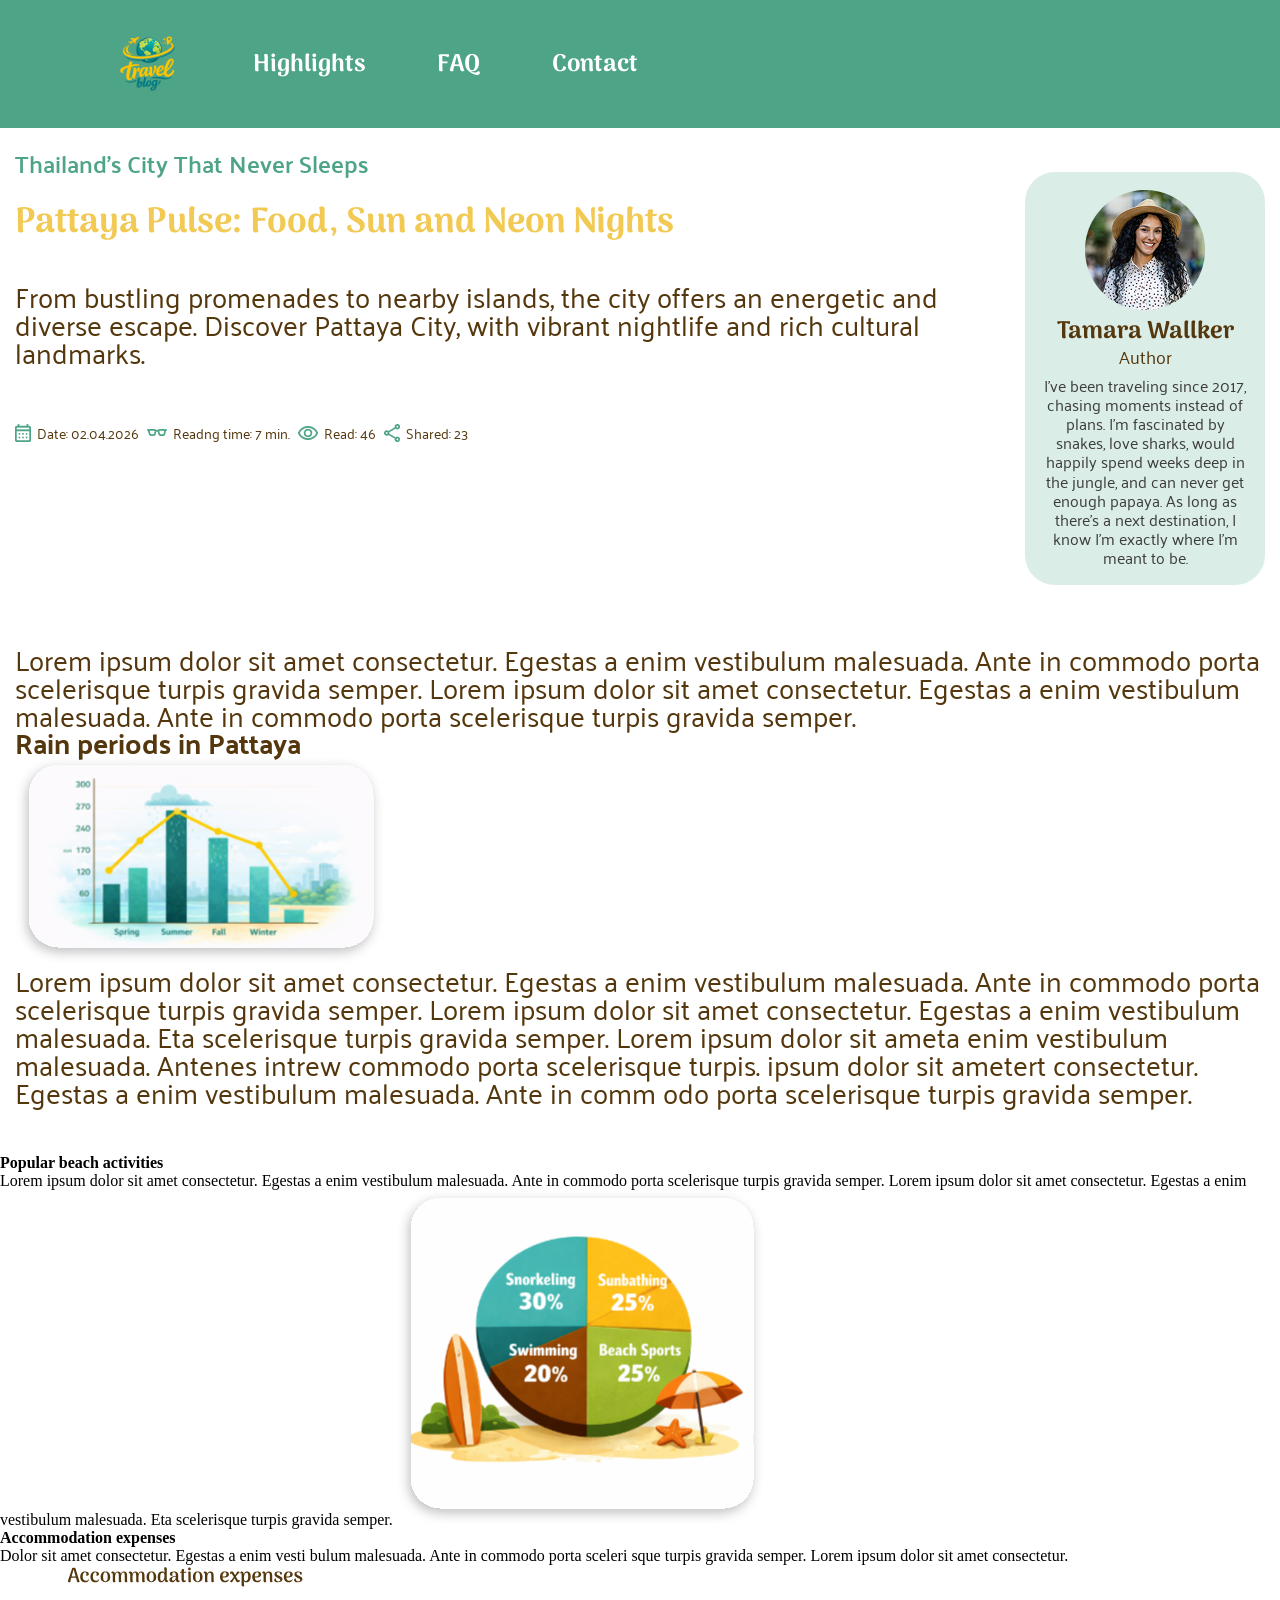
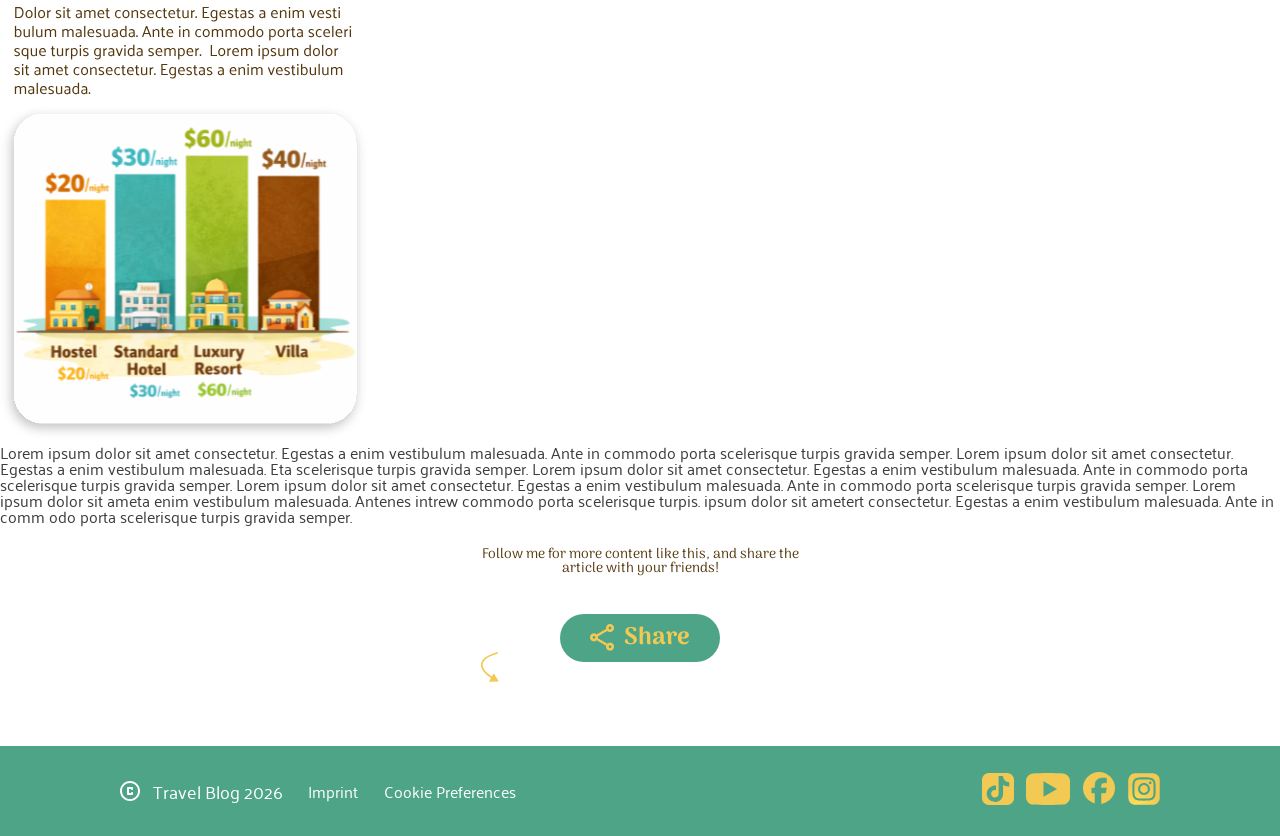
==== article-three.html @ be274855 "update page three and responsive page one" ====
<!doctype html>
<html lang="de">

<head>
    <link rel="stylesheet" href="./styles/carousel.css" />
    <link rel="stylesheet" href="./styles/variables.css" />
    <link rel="stylesheet" href="./styles/fonts.css" />
    <link rel="stylesheet" href="./styles/article-two.css" />
    <link rel="stylesheet" href="./styles/standard.css" />
    <link rel="stylesheet" href="./styles/style.css" />

    <meta charset="UTF-8" />
    <meta name="viewport" content="width=device-width, initial-scale=1.0" />
    <title>Travel blog Article 3</title>
</head>

<body>
    <header>
        <div id="header-content">
            <img src="./assets/icons/logo.svg" alt="travel blog logo" />
            <nav>
                <ul>
                    <a href="#highlights">Highlights</a>
                    <a href="#faq">FAQ</a>
                    <a href="#contact-form">Contact</a>
                </ul>
            </nav>
        </div>
    </header>
    <div id="mobile-nav-bar">
        <div>
            <a href=""><img src="./assets/icons/Home.svg" alt="home icon" /></a>
            <a href="#highlights"><img src="./assets/icons/rocket.svg" alt="rocket icon" /></a>
            <a href="#faq"><img src="./assets/icons/question-mark.svg" alt="question mark icon" /></a>
            <a href="#contact-form"><img src="./assets/icons/person_pin.svg" alt="person pin icon" /></a>
        </div>
    </div>
    <main>
        <div class="container">
            <section class="hero-section">
                <div class="hero-content">
                    <h2 class="article-subtitle-font">
                        Thailand’s City That Never Sleeps
                    </h2>
                    <h1 class="article-title-font">
                        Pattaya Pulse:
                        Food, Sun and Neon Nights
                    </h1>
                    <p class="hero-intro-text">
                        From bustling promenades to nearby islands, the city offers an energetic and diverse escape.
                        Discover Pattaya City, with vibrant nightlife and rich cultural landmarks.
                    </p>
                    <div class="hero-meta">
                        <div class="meta-item">
                            <img class="meta-calendar-icon" src="./assets/icons/calendar_month.png"
                                alt="calendar icon" />
                            <span>Date: 02.04.2026</span>
                        </div>
                        <div class="meta-item">
                            <img class="meta-eyeglasses-icon" src="./assets/icons/eyeglasses_2.png"
                                alt="eyeglasses icon" />
                            <span>Readng time: 7 min.</span>
                        </div>
                        <div class="meta-item">
                            <img class="meta-visibility-icon" src="./assets/icons/visibility.png"
                                alt="visibility icon" />
                            <span>Read: 46</span>
                        </div>
                        <div class="meta-item">
                            <img class="meta-share-icon" src="./assets/icons/share.png" alt="share icon" />
                            <span>Shared: 23</span>
                        </div>
                    </div>
                </div>
                <div class="hero-author-box">
                    <div class="author-card">
                        <img src="./assets/images/Author.png" alt="author profile image" />
                        <h2 class="author-card-name">Tamara Wallker</h2>
                        <p class="author-card-role">Author</p>
                        <p>
                            I’ve been traveling since 2017, chasing moments instead of
                            plans. I’m fascinated by snakes, love sharks, would happily
                            spend weeks deep in the jungle, and can never get enough papaya.
                            As long as there’s a next destination, I know I’m exactly where
                            I’m meant to be.
                        </p>
                    </div>
                </div>
            </section>
        </div>
        <div class="container">
            <section class="article-graph1-section hero-intro-text">
                <div class="article-text-top">
                    <span>Lorem ipsum dolor sit amet consectetur. Egestas a enim vestibulum malesuada. Ante in commodo
                        porta scelerisque turpis gravida semper. Lorem ipsum dolor sit amet consectetur. Egestas a enim
                        vestibulum malesuada. Ante in commodo porta scelerisque turpis gravida semper.</span>
                </div>
                <div class="hero-graph">
                    <h3>Rain periods in Pattaya</h2>
                        <img src="./assets/images/graph_ Rain periods.svg" alt="Rain perios in Pattaya Graphik" />
                </div>
                <div class="article-text-bottom">
                    <span>Lorem ipsum dolor sit amet consectetur. Egestas a enim vestibulum malesuada. Ante in commodo
                        porta scelerisque turpis gravida semper. Lorem ipsum dolor sit amet consectetur. Egestas a enim
                        vestibulum malesuada. Eta scelerisque turpis gravida semper. Lorem ipsum dolor sit ameta enim
                        vestibulum malesuada. Antenes intrew commodo porta scelerisque turpis. ipsum dolor sit ametert
                        consectetur. Egestas a enim vestibulum malesuada. Ante in comm odo porta scelerisque turpis
                        gravida semper. </span>
                </div>
            </section>
        </div>
        <section article-graph2-section>
            <div class="graph2-wrapper">
                <div class="graph1">
                    <h3>Popular beach activities</h3>
                    <span>Lorem ipsum dolor sit amet consectetur. Egestas a enim vestibulum malesuada. Ante in commodo
                        porta scelerisque turpis gravida semper. Lorem ipsum dolor sit amet consectetur. Egestas a enim
                        vestibulum malesuada. Eta scelerisque turpis gravida semper. </span>
                    <img src="./assets/images/graph2-art3.svg">
                </div>
                <div class="graph2">
                    <h3>Accommodation expenses</h3>
                    <span>Dolor sit amet consectetur. Egestas a enim vesti bulum malesuada. Ante in commodo porta
                        sceleri sque turpis gravida semper. Lorem ipsum dolor sit amet consectetur.
                    </span>
                    <img src="./assets/images/graph3-art3.svg">
                </div>
                <div>
                    <p>Lorem ipsum dolor sit amet consectetur. Egestas a enim vestibulum malesuada. Ante in commodo
                        porta scelerisque turpis gravida semper. Lorem ipsum dolor sit amet consectetur. Egestas a enim
                        vestibulum malesuada. Eta scelerisque turpis gravida semper. Lorem ipsum dolor sit amet
                        consectetur.
                        Egestas a enim vestibulum malesuada. Ante in commodo porta scelerisque turpis gravida semper.
                        Lorem ipsum dolor sit amet consectetur. Egestas a enim vestibulum malesuada. Ante in commodo
                        porta scelerisque turpis gravida semper. Lorem ipsum dolor sit ameta enim vestibulum malesuada.
                        Antenes intrew commodo porta scelerisque turpis. ipsum dolor sit ametert consectetur. Egestas a
                        enim vestibulum malesuada. Ante in comm odo porta scelerisque turpis gravida semper.</p>
                </div>
            </div>
        </section>
        <div class="container">
            <section class="share-box">
                <p class="share-text">
                    Follow me for more content like this, and share the article with
                    your friends!
                </p>
                <img class="share-arrow-icon" src="./assets/icons/arrow-share.svg" />
                <div class="share-button">
                    <a href="#" class="share-btn">
                        <img src="./assets/icons/share-bottom.png" />
                        <span>Share</span>
                    </a>
                </div>
        </div>
        </section>
        </div>
    </main>
    <footer>
        <div id="footer-content">
            <div id="footer-text">
                <div id="copyright">
                    <img src="./assets/icons/copyright.svg" alt="copyright icon" />
                    <p>Travel Blog 2026</p>
                </div>
                <a href="">Imprint</a>
                <a href="">Cookie Preferences</a>
            </div>
            <div id="footer-icons">
                <a href="https://www.tiktok.com/login" target="_blank"><img src="./assets/icons/tiktok-logo.svg"
                        alt="tiktok logo" /></a>
                <a href="https://www.youtube.com/" target="_blank"><img src="./assets/icons/youtube-logo.svg"
                        alt="youtube logo" /></a>
                <a href="https://de-de.facebook.com/" target="_blank"><img src="./assets/icons/facebook-logo.svg"
                        alt="facebook logo" /></a>
                <a href="https://www.instagram.com/" target="_blank"><img src="./assets/icons/instagram-logo.svg"
                        alt="instagram logo" /></a>
            </div>
        </div>
    </footer>
</body>
</html>
---- styles/carousel.css ----
* {
  margin: 0;
  padding: 0;
  box-sizing: border-box;
  scroll-behavior: smooth;
  position: relative;
  font-size: inherit;
  color: inherit;
}

/* CONTENT BEGRENZUNG  */

.container {
  width: 100%;
  max-width: 1440px;
  margin: 0 auto;
  padding: 24px 15px;
  box-sizing: border-box;
}

/* HERO SECTION */

.hero-section {
  width: 100%;
  display: flex;
  justify-content: center;
}

h2.article-subtitle-font {
  line-height: 1;
  font-size: 16px;
}

.hero-content {
  display: flex;
  flex-direction: column;
  gap: 6px;
}

.hero-intro-text {
  width: 100%;
  padding-top: 0.7rem;
  padding-bottom: 1.5rem;
  line-height: 1;
}

.article-title-font {
  font-size: 50px;
  line-height: 1.1;
}

.hero-meta {
  width: 100%;
  display: flex;
  flex-wrap: wrap;
  align-items: center;
  gap: 8px;
}

.meta-item {
  display: flex;
  align-items: center;
  gap: 6px;
  font-family: palanquin;
  color: var(--secondary-brown);
  font-size: 14px;
}

.hero-author-box {
  padding-top: 20px;
  display: flex;
  justify-content: center;
}

.author-card {
  background-color: #4ea48733;
  padding: 18px;
  display: flex;
  flex-direction: column;
  align-items: center;
  border-radius: 30px;
  max-width: 345px;
}

.author-card img {
  width: 120px;
  height: 120px;
  object-fit: cover;
  display: block;
  margin-bottom: 10px;
}

.author-card p {
  max-width: 100%;
  line-height: 1.2;
}

.author-card-role {
  margin: 2px 0 8px;
  font-size: 18px;
  color: var(--secondary-brown);
}

.author-card-text {
  color: var(--secondary-brown);
}

.author-card-name {
  color: var(--secondary-brown);
  font-size: clamp(1.2rem, 3dvw, 1.5rem);
}

.author-card h2 {
  margin: 0;
  line-height: 1;
  font-family: "Arima";
}

/* CAROUSEL */

.carousel-title {
  padding-bottom: 30px;
  text-align: center;
}

.slider_a {
  position: relative;

  width: 200px;
  height: 293px;
  border-radius: 20px;

  display: flex;
  justify-content: center;
  align-items: flex-end;
  margin: 0 auto;
  overflow: hidden;
}

.slider_a input {
  display: none;
}

.slider_a_wrapper {
  width: 500%;
  height: 100%;
  position: absolute;
  display: flex;
  transition: all 1s ease-in-out;
}

.slider_a_element img {
  width: 100%;
  height: 100%;
  object-fit: cover;
  display: block;
}

.slider_a input[value="one"]:checked ~ .slider_a_wrapper {
  transform: translateX(40%);
}

.slider_a input[value="two"]:checked ~ .slider_a_wrapper {
  transform: translateX(20%);
}

.slider_a input[value="three"]:checked ~ .slider_a_wrapper {
  transform: translateX(0%);
}

.slider_a input[value="four"]:checked ~ .slider_a_wrapper {
  transform: translateX(-20%);
}

.slider_a input[value="five"]:checked ~ .slider_a_wrapper {
  transform: translateX(-40%);
}

.slider_dots label {
  width: 16px;
  height: 16px;
  border-radius: 50px;
  background: #4ea4874d;
  transition: all 0.3s ease;
}

.slider_dots {
  position: absolute;
  left: 50%;
  bottom: 0;
  transform: translateX(-50%);
  display: flex;
  align-items: center;
  gap: 8px;
}

#slide1:checked ~ .slider_dots label[for="slide1"],
#slide2:checked ~ .slider_dots label[for="slide2"],
#slide3:checked ~ .slider_dots label[for="slide3"],
#slide4:checked ~ .slider_dots label[for="slide4"],
#slide5:checked ~ .slider_dots label[for="slide5"] {
  width: 40px;
  height: 22px;
  background: #4ea487;
}

.carousel-article {
  padding-top: 40px;
}

.article-list-one {
  width: 100%;
  line-height: 1;
  padding: 15px;
}

.article-list-title {
  padding-bottom: 30px;
}

li.list-item {
  font-family: palanquin;
  color: #3d3d3d;
  font-size: 1rem;
}

/* PRO-TIPPS SECTION */

.useful-link {
  color: var(--primary-green);
  font-weight: bold;
  text-decoration: none;
}

.pro-tipps-list {
  width: 100%;
  line-height: 1.2;
  font-family: palanquin;
  color: #3d3d3d;
  background-color: #4ea48733;
  border-radius: 40px;
  box-sizing: border-box;
  padding: 20px 32px;
}

.pro-tipps-icon {
  display: flex;
  background-color: var(--primary-green);
  border-radius: 10px;
  width: 196px;
  height: 60px;
  justify-content: center;
  align-items: center;
  transform: rotate(-10deg);
}

.pro-tipps-icon p {
  color: var(--primary-yellow);
  font-family: palanquin;
  font-weight: 700;
  font-size: 28px;
}

/* SHARE SECTION */

.share-btn {
  display: inline-flex;
  align-items: center;
  justify-content: center;
  gap: 10px;
  padding: 12px 30px;
  background: var(--primary-green);
  color: var(--primary-yellow);
  height: 48px;
  text-decoration: none;
  font-weight: 700;
  font-size: 18px;
  border-radius: 40px;
}

.share-icon {
  width: 20px;
  height: 20px;
}

.share-button {
  display: flex;
  justify-content: center;
  align-items: center;
  padding-bottom: 60px;
}

.share-btn span {
  font-family: arima;
  font-weight: 700;
  font-size: 24px;
}

.share-box {
  width: 300px;
  margin: 0 auto;
}

.share-text {
  color: var(--secondary-brown);
  font-family: arima;
  font-size: 14px;
  font-weight: 500;
  text-align: center;
  padding-bottom: 8px;
}

/* MEDIA QUERIES */

@media (min-width: 768px) {
  .container {
    padding: 16px 32px 0px 32px;
  }
  .hero-section .container {
    display: flex;
    justify-content: space-evenly;
    align-items: flex-start;
    gap: 32px;
  }

  .hero-content {
    display: flex;
    flex-direction: column;
    gap: 30px;
  }

  .hero-author-box {
    width: 240px;
    flex-shrink: 0;
    display: flex;
    justify-content: flex-end;
    padding: 0;
  }

  .author-card {
    width: 100%;
    max-width: 240px;
    margin: 0;
    padding: 10px;
    box-sizing: border-box;
  }

  .author-card p {
    line-height: 1;
  }

  .hero-meta {
    gap: 10px;
  }

  .meta-item {
    font-size: 12px;
  }

  h2.article-subtitle-font {
    font-size: 25px;
  }

  .pro-tipps-icon {
    width: 170px;
    height: 56px;
  }

  .pro-tipps-list {
    width: auto;
  }

  .pro-tipps-section {
    padding-left: 30px;
    padding-right: 30px;
  }

  .article-list-section {
    padding-left: 30px;
    padding-right: 30px;
    font-size: 20px;
  }

  .share-box {
    width: 350px;
  }
}

@media (min-width: 1440px) {
  .container {
    padding: 64px 128px 0px 128px;
  }

  h2.article-subtitle-font {
    font-size: 40px;
    padding-bottom: 16px;
  }

  h1.article-title-font {
    font-size: 64px;
  }

  p.hero-intro-text {
    font-size: 32px;
  }

  .meta-item {
    font-size: 16px;
  }

  .author-card {
    width: 100%;
    max-width: 420px;
    margin: 0;
    padding: 10px;
    box-sizing: border-box;
  }

  .hero-content {
    gap: 0;
  }

  li.list-item {
    font-size: 24px;
  }

  .pro-tipps-list {
    padding-left: 48px;
    font-size: 24px;
  }

  .share-box {
    width: 700px;
  }
  .share-text {
    font-size: 24px;
  }
}

@media (min-width: 605px) {
  h2.article-subtitle-font {
    font-size: 24px;
  }
}
---- styles/variables.css ----
:root{
    --primary-green: #4EA487;
    --primary-yellow: #F1C953;
    --secondary-brown: #54370D;
}
---- styles/fonts.css ----
/* arima-regular - latin */
@font-face {
  font-display: swap; /* Check https://developer.mozilla.org/en-US/docs/Web/CSS/@font-face/font-display for other options. */
  font-family: "Arima";
  font-style: normal;
  font-weight: 400;
  src: url("../assets/fonts/arima-v7-latin-regular.woff2") format("woff2"); /* Chrome 36+, Opera 23+, Firefox 39+, Safari 12+, iOS 10+ */
}
/* arima-700 - latin */
@font-face {
  font-display: swap; /* Check https://developer.mozilla.org/en-US/docs/Web/CSS/@font-face/font-display for other options. */
  font-family: "Arima";
  font-style: normal;
  font-weight: 700;
  src: url("../assets/fonts/arima-v7-latin-700.woff2") format("woff2"); /* Chrome 36+, Opera 23+, Firefox 39+, Safari 12+, iOS 10+ */
}

/* palanquin-regular - latin */
@font-face {
  font-display: swap; /* Check https://developer.mozilla.org/en-US/docs/Web/CSS/@font-face/font-display for other options. */
  font-family: "Palanquin";
  font-style: normal;
  font-weight: 400;
  src: url("../assets/fonts/palanquin-v17-latin-regular.woff2") format("woff2"); /* Chrome 36+, Opera 23+, Firefox 39+, Safari 12+, iOS 10+ */
}
/* palanquin-500 - latin */
@font-face {
  font-display: swap; /* Check https://developer.mozilla.org/en-US/docs/Web/CSS/@font-face/font-display for other options. */
  font-family: "Palanquin";
  font-style: normal;
  font-weight: 500;
  src: url("../assets/fonts/palanquin-v17-latin-500.woff2") format("woff2"); /* Chrome 36+, Opera 23+, Firefox 39+, Safari 12+, iOS 10+ */
}
/* palanquin-600 - latin */
@font-face {
  font-display: swap; /* Check https://developer.mozilla.org/en-US/docs/Web/CSS/@font-face/font-display for other options. */
  font-family: "Palanquin";
  font-style: normal;
  font-weight: 600;
  src: url("../assets/fonts/palanquin-v17-latin-600.woff2") format("woff2"); /* Chrome 36+, Opera 23+, Firefox 39+, Safari 12+, iOS 10+ */
}
/* palanquin-700 - latin */
@font-face {
  font-display: swap; /* Check https://developer.mozilla.org/en-US/docs/Web/CSS/@font-face/font-display for other options. */
  font-family: "Palanquin";
  font-style: normal;
  font-weight: 700;
  src: url("../assets/fonts/palanquin-v17-latin-700.woff2") format("woff2"); /* Chrome 36+, Opera 23+, Firefox 39+, Safari 12+, iOS 10+ */
}

/* palanquin-dark-regular - latin */
@font-face {
  font-display: swap; /* Check https://developer.mozilla.org/en-US/docs/Web/CSS/@font-face/font-display for other options. */
  font-family: "Palanquin Dark";
  font-style: normal;
  font-weight: 400;
  src: url("../assets/fonts/palanquin-dark-v17-latin-regular.woff2")
    format("woff2"); /* Chrome 36+, Opera 23+, Firefox 39+, Safari 12+, iOS 10+ */
}
/* palanquin-dark-600 - latin */
@font-face {
  font-display: swap; /* Check https://developer.mozilla.org/en-US/docs/Web/CSS/@font-face/font-display for other options. */
  font-family: "Palanquin Dark";
  font-style: normal;
  font-weight: 600;
  src: url("../assets/fonts/palanquin-dark-v17-latin-600.woff2") format("woff2"); /* Chrome 36+, Opera 23+, Firefox 39+, Safari 12+, iOS 10+ */
}

html {
  font-size: 16px;

  h2 {
    font-family: Arima;
    font-weight: 700;
    font-size: clamp(2rem, 3dvw, 2.5rem);
    color: var(--primary-green);
  }
}

.article-title-font {
  font-family: arima;
  font-weight: 700;
  color: var(--primary-yellow);
  font-style: bold;
  font-size: clamp(2.5rem, 1.5dvw, 4rem);
}

.article-subtitle-font {
  font-family: palanquin;
  font-weight: 600;
  color: var(--primary-green);
  font-size: clamp(1.25rem, 4dvw, 2.5rem);
}

.landing-subheading {
  font-family: Arima;
  font-weight: 700;
  color: var(--primary-green);
  font-size: clamp(2.5rem, 3dvw, 2.25rem);
}

.hero-intro-text {
  font-family: palanquin;
  font-weight: 400;
  color: var(--secondary-brown);
  font-size: clamp(1rem, 3dvw, 1.75rem);
}

.carousel-title {
  font-family: arima;
  font-weight: 600;
  color: var(--secondary-brown);
  font-size: clamp(1.1rem, 3dvw, 1.5rem);
}

p {
  font-family: palanquin;
  font-weight: 400;
  color: #3d3d3d;
  font-size: clamp(1rem, 2dvw, 1rem);
  line-height: 1;
}
---- styles/article-two.css ----
* {
  margin: 0;
  padding: 0;
  box-sizing: border-box;
  scroll-behavior: smooth;
  position: relative;
  font-size: inherit;
  color: inherit;
}

/* CONTENT BEGRENZUNG  */

.container {
  width: 100%;
  max-width: 1440px;
  margin: 0;
  padding: 24px 15px;
  box-sizing: border-box;
}

/* HERO SECTION */

.hero-wrapper {
  display: flex;
  flex-direction: column;
  gap: 6px;
}

.hero-intro-text {
  line-height: 1;
}

.article-title-font {
  font-size: 35px;
  line-height: 1;
}

.hero-meta {
  width: 100%;
  display: flex;
  flex-wrap: wrap;
  align-items: center;
  gap: 8px;
}

.meta-item {
  display: flex;
  align-items: center;
  gap: 6px;
  font-size: 14px;
}

.hero-author-box {
  padding-top: 20px;
}

.author-card {
  background-color: #4ea48733;
  padding: 18px;
  text-align: center;
  display: flex;
  flex-direction: column;
  align-items: center;
  border-radius: 30px;
  max-width: 345px;
}

.author-card img {
  width: 120px;
  height: 120px;
  object-fit: cover;
  display: block;
  margin-bottom: 10px;
}

.author-card p {
  max-width: 100%;
  line-height: 1.2;
}

.author-card-role {
  margin: 2px 0 8px;
}

.author-card-name {
  color: var(--secondary-brown);
  font-size: clamp(1.2rem, 3dvw, 1.5rem);
}

.author-card h2 {
  margin: 0;
  line-height: 1;
  font-family: "Arima";
}

/* VIDEO SECTION */

.article-video-section {
  display: flex;
  flex-direction: column;
  align-items: center;
  gap: 24px;
}

.article-list-one {
  width: 100%;
  padding-top: 0.7rem;
  padding-bottom: 1.5rem;
  line-height: 1;
  font-family: palanquin;
  font-weight: 400;
  font-size: 16px;
}

/* PRO-TIPPS SECTION */

.useful-link {
  color: var(--primary-green);
  font-weight: bold;
  text-decoration: none;
}

.pro-tipps-list {
  width: 100%;
  background-color: #4ea48733;
  border-radius: 40px;
  box-sizing: border-box;
  padding: 20px 24px;
}

.pro-tipps-icon {
  display: flex;
  background-color: var(--primary-green);
  border-radius: 10px;
  width: 196px;
  height: 60px;
  justify-content: center;
  align-items: center;
  transform: rotate(-10deg);
}

.pro-tipps-icon p {
  color: var(--primary-yellow);
  font-family: palanquin;
  font-weight: 700;
  font-size: 28px;
}

/* SHARE SECTION */

.share-btn {
  display: inline-flex;
  align-items: center;
  justify-content: center;
  gap: 10px;
  padding: 12px 30px;
  background: var(--primary-green);
  color: var(--primary-yellow);
  height: 48px;
  text-decoration: none;
  font-weight: 700;
  font-size: 18px;
  border-radius: 40px;
}

.share-icon {
  width: 20px;
  height: 20px;
}

.share-button {
  display: flex;
  justify-content: center;
  align-items: center;
}

.share-btn span {
  font-family: arima;
  font-weight: 700;
  font-size: 24px;
}

.share-box {
  display: flex;
  flex-direction: column;
  gap: 30px;
}

.share-text {
  color: var(--secondary-brown);
  font-family: arima;
  font-size: 14px;
  font-weight: 500;
  text-align: center;
}

.share-arrow-icon {
  position: absolute;
  bottom: 40px;
  width: 50px;
  height: 30px;
}

/* MEDIA QUERIES */

/* @media (min-width: 769px) {
  .hero-wrapper {
    display: flex;
    flex-direction: row;
    gap: 10px;
  }

  .author-card {
    width: 250px;
    padding: 10px;
  }

  .hero-author-box {
    padding-top: 0;
  }

  .hero-content {
    display: flex;
    flex-direction: column;
    justify-content: space-between;
  }
} */
---- styles/standard.css ----
* {
    margin: 0;
    padding: 0;
    scroll-behavior: smooth;
    box-sizing: border-box;
    text-decoration: none;
    position: relative;
    list-style: none;
    font-size: inherit;
    color: inherit;
    font-family: inherit;
    background: initial;
    border: initial;
}
---- styles/style.css ----
header {
  width: 100%;
  height: 88px;
  background-color: var(--primary-green);
  align-content: center;

  @media screen AND (min-width: 441px) {
    height: 128px;
  }

  #header-content {
    width: 100%;
    display: flex;
    justify-content: flex-start;
    justify-content: flex-start;
    align-items: center;
    padding: 2dvh max((calc(100% - 1440px) / 2), 120px);
    gap: min(6dvw, 100px);

    @media screen AND (max-width: 850px) {
      padding: 2dvh 8dvw;
    }

    @media screen AND (max-width: 440px) {
      justify-content: center;
    }
    padding: 2dvh max((calc(100% - 1440px) / 2), 120px);
    gap: min(6dvw, 100px);

    @media screen AND (max-width: 850px) {
      padding: 2dvh 8dvw;
    }

    @media screen AND (max-width: 440px) {
      justify-content: center;
    }
  }

  img {
    height: 56px;
    width: 56px;
  }

  ul {
    width: 100%;
    display: flex;
    justify-content: space-between;
    align-items: center;
    gap: min(6dvw, 72px);
    gap: min(6dvw, 72px);
    color: white;

    a {
      font-family: Arima;
      font-weight: 700;
      font-style: Bold;
      font-size: clamp(1.25rem, 2dvw, 1.5rem);
      font-size: clamp(1.25rem, 2dvw, 1.5rem);
      text-decoration: none;
    }

    a:visited {
      color: var(--primary-yellow);
    }

    @media screen AND (max-width: 768px) {
      padding: 2dvh 6dvw;
    }

    @media screen AND (max-width: 440px) {
      display: none;
    }
  }
}

#mobile-nav-bar {
  z-index: 2;
  width: 100%;
  height: 88px;
  background-color: var(--primary-yellow);
  position: fixed;
  bottom: 0;
  padding: 5dvw 15dvw;
  justify-items: center;
  align-content: center;

  div {
    display: flex;
    justify-content: space-between;
    align-items: center;
    gap: 5dvw;

    img {
      height: 40px;
      width: 40px;
    }
  }

  @media screen and (min-width: 441px) {
    display: none;
  }
}

/* main {
    display: flex;
    flex-direction: column;
    justify-content: center;
    align-items: center;
    height: 100vh;
}
 */
#cappadocia {
  display: flex;
  flex-direction: column;
  justify-content: center;

  > img {
    object-fit: cover;
    width: 100%;
    max-width: 1440px;
    height: 500px;
    max-height: 500px;
    object-fit: cover;
  }

  #cappadocia-text-box {
    padding: 3dvh 3dvw;
    display: flex;
    flex-direction: column;
    background-color: var(--primary-yellow);
    gap: 1dvh;

    h3 {
      font-family: Arima;
      font-weight: 700;
      font-style: Bold;
      font-size: 2rem;
      color: var(--secondary-brown);
    }

    p {
      font-family: Palanquin;
      font-weight: 500;
      font-size: 1.5rem;
    }
  }
}

/* DO NOT TOUCH CAPPADOCIA ANYMORE */

#highlights {
  display: flex;
  flex-direction: column;
  justify-content: center;
  align-items: center;
  gap: 3dvh;
  padding: 3dvh 2dvw;

  > img {
    height: 40px;
    width: 40px;
  }

  .section-heading {
    display: flex;
    justify-content: center;
    align-items: center;
    gap: min(3dvw, 20px);
  }

  .slider_photos {
    height: 500px;
    width: min(95%, 335px);
    display: flex;
    justify-content: center;
    align-items: flex-end;
    position: relative;
    overflow: hidden;

    .slider_photos_wrapper {
      width: 400%;
      height: 100%;

      position: absolute;
      display: flex;

      .slider_photos_element {
        width: calc(100% / 4);
        height: 100%;
        display: flex;
        justify-content: center;
        position: relative;

        .slider_photos_element_textbox {
          width: 90%;
          position: absolute;
          top: 20%;
          z-index: 1;
          border-radius: 5px;
          background-color: rgba(255, 255, 255, 0.4);
          display: flex;
          flex-direction: column;
          padding: 0.5dvh 0.5dvw;
          backdrop-filter: blur(5px) saturate(60%);

          .slider_photos_element_text {
            width: 100%;
            padding: 0.5dvh 0.5dvw;
            text-align: left-align;
            display: flex;
            flex-direction: column;
            gap: 1dvh;

            .slider_photos_element_text_header {
              color: white;
              font-family: Palanquin;
              font-weight: 400;
              font-size: 1.75rem;
              line-height: 1;
            }

            .slider_photos_element_text_description {
              color: white;
              font-family: Palanquin;
              font-weight: 400;
              font-size: 1.25rem;
              line-height: 1;
            }
          }
        }

        img {
          width: 100%;
          height: auto;
        }
      }
    }
  }

  .slider_photos input {
    z-index: 1;
    margin-bottom: 2dvh;
  }

  .slider_photos input[value="one"]:checked ~ .slider_photos_wrapper {
    transform: translateX(calc(100% / 8 * 3));
  }

  .slider_photos input[value="two"]:checked ~ .slider_photos_wrapper {
    transform: translateX(calc(100% / 8));
  }

  .slider_photos input[value="three"]:checked ~ .slider_photos_wrapper {
    transform: translateX(calc(-100% / 8));
  }
  .slider_photos input[value="four"]:checked ~ .slider_photos_wrapper {
    transform: translateX(calc(-100% / 8 * 3));
  }
}

#faq {
  width: 100%;
  display: flex;
  flex-direction: column;
  gap: 1dvh;
  padding: 2dvh 2dvw;

  .section-heading {
    width: 100%;
    display: flex;
    justify-content: center;
    align-items: center;
    gap: min(3dvw, 20px);
  }

  #faq-wrapper {
    width: 100%;
    display: flex;
    flex-direction: column;
    justify-content: center;
    align-items: center;
    gap: min(2dvh, 20px);
    padding: 2dvh max((calc(100% - 1440px) / 2), 120px);

    @media screen AND (max-width: 850px) {
      padding: 2dvh 8dvw;
    }

    .faq-box {
      width: 90%;
      border-radius: 10px;
      padding: min(2dvh, 12px) min(2dvw, 12px);
      width: 100%;
      display: flex;
      flex-direction: column;
      border-radius: 10px;
      background-color: var(--primary-yellow);
      gap: 10px;

      summary {
        font-family: Palanquin;
        font-weight: 700;
        font-size: 1rem;
        color: var(--secondary-brown);
      }

      .faq-answer {
        background-color: white;
        padding: 5px 5px;
        border-radius: 5px;

        p {
          font-family: Palanquin;
          font-weight: 400;
          font-size: 1rem;
        }
      }
    }
  }
}

#contact-form {
  width: 100%;
  display: flex;
  flex-direction: column;
  justify-content: space-between;
  align-items: center;
  padding: 2dvh max((calc(100% - 1440px) / 2), 120px);
  gap: 3dvh;

  @media screen AND (max-width: 850px) {
    padding: 2dvh 8dvw;
  }
  #contact-form-intro {
    width: 100%;
    display: flex;
    flex-direction: column;
    gap: 1dvh;

    .section-heading {
      width: 100%;
      display: flex;
      justify-content: center;
      align-items: center;
      gap: min(3dvw, 20px);
    }

    #contact-form-text {
      width: 100%;
      display: flex;
      flex-direction: column;
      justify-content: center;
      align-items: center;
      gap: 0.75dvh;

      p {
        font-family: Palanquin;
        font-weight: 500;
        font-size: clamp(1rem, 1.5dvw, 1.5rem);
        text-align: center;
        line-height: 1;
        color: var(--secondary-brown);
      }
    }
  }

  #contact-formular {
    width: 100%;
    display: flex;
    flex-direction: column;
    justify-content: center;
    align-items: center;
    gap: 2dvh;

    #name-and-email {
      width: 100%;
      display: flex;
      justify-content: center;
      align-items: center;
      gap: 1dvw;
    }

    .input-field {
      width: 100%;
      display: flex;
      flex-direction: column;
      gap: 1dvh;

      label {
        font-family: Palanquin;
        font-weight: 500;
        font-size: clamp(1rem, 1.5dvw, 1.5rem);
        text-align: left;
        line-height: 1;
        color: var(--secondary-brown);
      }
    }
  }

  #privacy-checkbox {
    width: 100%;
    display: flex;
    justify-content: center;
    align-items: center;
    gap: 1dvw;

    /*         label > input {
            align-content: center;
            justify-items: center;
        } */
  }
}

footer {
  width: 100%;
  height: 10dvh;
  background-color: var(--primary-green);
  align-content: center;

  @media screen AND (max-width: 660px) {
    height: 12dvh;
    margin-bottom: 88px;
  }

  #footer-content {
    width: 100%;
    display: flex;
    justify-content: space-between;
    align-items: center;
    padding: 2dvh max((calc(100% - 1440px) / 2), 120px);
    gap: min(6dvw, 100px);

    @media screen AND (max-width: 850px) {
      padding: 2dvh 8dvw;
    }

    @media screen AND (max-width: 380px) {
      padding: 2dvh 2dvw;
      gap: 2dvw;
      align-items: flex-end;
    }

    #footer-text {
      width: 100%;
      display: flex;
      justify-content: flex-start;
      gap: 2dvw;

      @media screen AND (max-width: 660px) {
        flex-direction: column;
      }

      p {
        font-family: palanquin;
        font-weight: 400;
        color: white;
        font-size: 1.125rem;

        @media screen AND (max-width: 660px) {
          font-size: 1rem;
        }
      }

      a {
        font-family: palanquin;
        font-weight: 400;
        color: white;
        font-size: 1rem;
        text-decoration: none;
      }

      a:hover {
        text-decoration: underline;
      }

      #copyright {
        display: flex;
        justify-content: flex-start;
        align-items: center;
        gap: 1dvw;
        @media screen AND (max-width: 660px) {
          order: 1;
        }
      }
    }

    #footer-icons {
      display: flex;
      justify-content: flex-end;
      align-items: center;
      gap: 1dvw;

      @media screen AND (max-width: 380px) {
        img {
          transform: scaleY(0.75) scaleX(0.75);
        }
      }
    }
  }
}
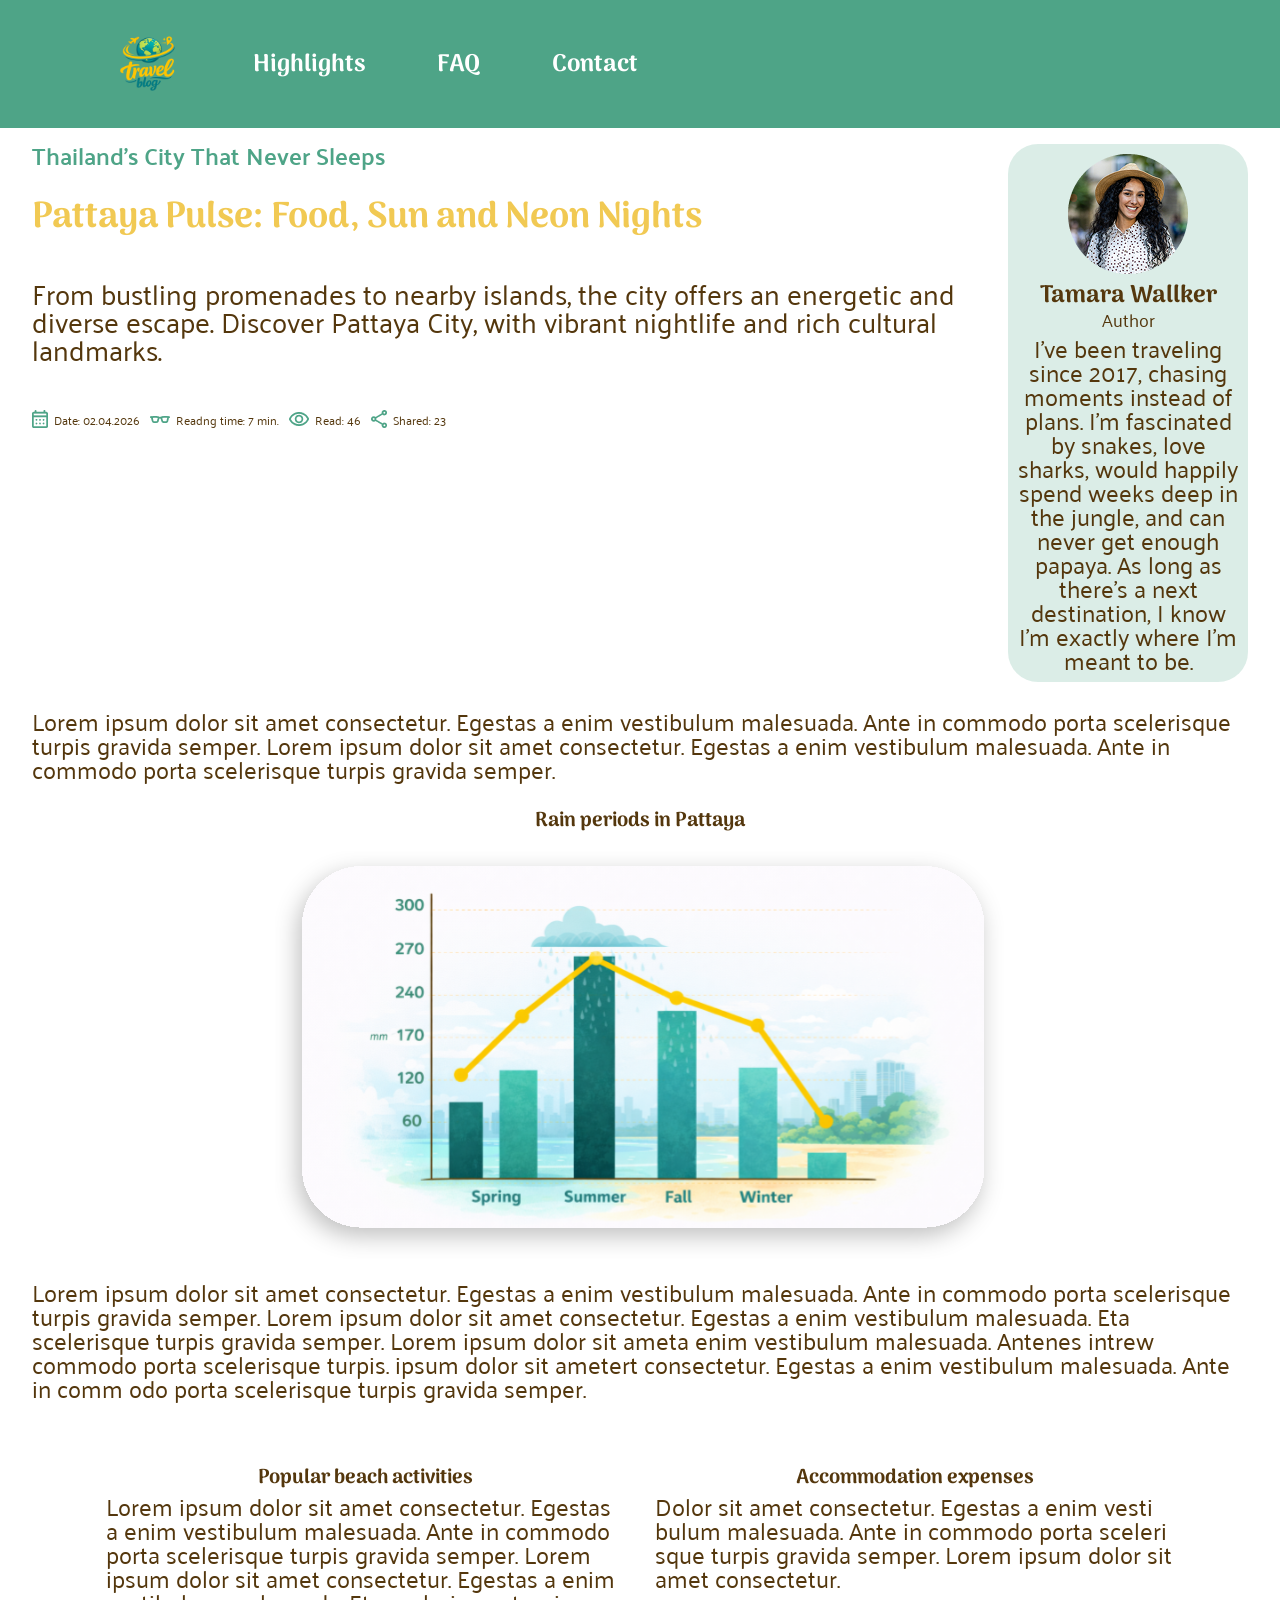
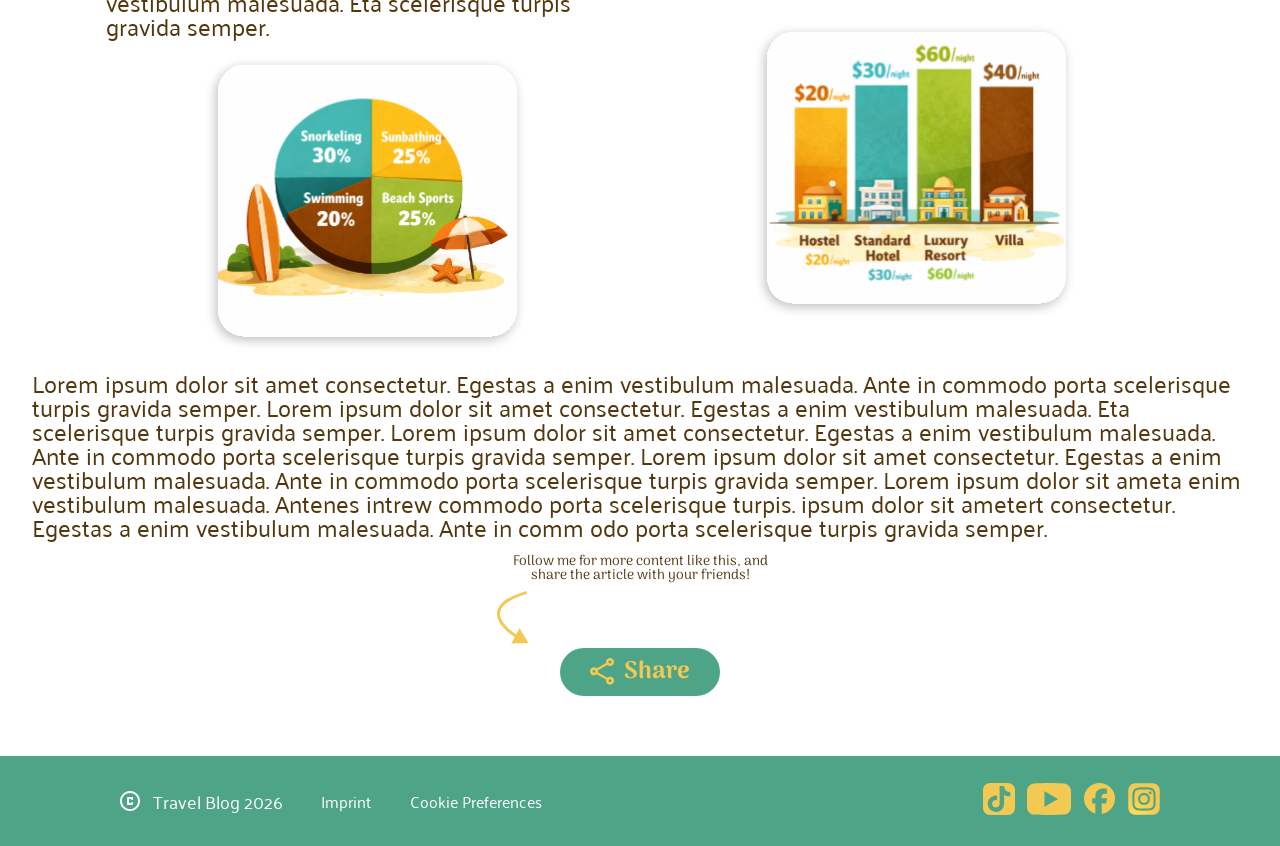
==== commit 05c06896: "Update Responsive Page three" ====
--- a/article-three.html
+++ b/article-three.html
@@ -2,7 +2,7 @@
 <html lang="de">
 
 <head>
-    <link rel="stylesheet" href="./styles/carousel.css" />
+    <link rel="stylesheet" href="./styles/article-three.css" />
     <link rel="stylesheet" href="./styles/variables.css" />
     <link rel="stylesheet" href="./styles/fonts.css" />
     <link rel="stylesheet" href="./styles/article-two.css" />
@@ -36,8 +36,8 @@
         </div>
     </div>
     <main>
-        <div class="container">
-            <section class="hero-section">
+        <section class="hero-section">
+                <div class="container">
                 <div class="hero-content">
                     <h2 class="article-subtitle-font">
                         Thailand’s City That Never Sleeps
@@ -86,46 +86,50 @@
                         </p>
                     </div>
                 </div>
+            </div>
             </section>
-        </div>
-        <div class="container">
             <section class="article-graph1-section hero-intro-text">
+                <div class="container">
                 <div class="article-text-top">
-                    <span>Lorem ipsum dolor sit amet consectetur. Egestas a enim vestibulum malesuada. Ante in commodo
+                    <p>Lorem ipsum dolor sit amet consectetur. Egestas a enim vestibulum malesuada. Ante in commodo
                         porta scelerisque turpis gravida semper. Lorem ipsum dolor sit amet consectetur. Egestas a enim
-                        vestibulum malesuada. Ante in commodo porta scelerisque turpis gravida semper.</span>
+                        vestibulum malesuada. Ante in commodo porta scelerisque turpis gravida semper.</p>
                 </div>
                 <div class="hero-graph">
                     <h3>Rain periods in Pattaya</h2>
                         <img src="./assets/images/graph_ Rain periods.svg" alt="Rain perios in Pattaya Graphik" />
                 </div>
                 <div class="article-text-bottom">
-                    <span>Lorem ipsum dolor sit amet consectetur. Egestas a enim vestibulum malesuada. Ante in commodo
+                    <p>Lorem ipsum dolor sit amet consectetur. Egestas a enim vestibulum malesuada. Ante in commodo
                         porta scelerisque turpis gravida semper. Lorem ipsum dolor sit amet consectetur. Egestas a enim
                         vestibulum malesuada. Eta scelerisque turpis gravida semper. Lorem ipsum dolor sit ameta enim
                         vestibulum malesuada. Antenes intrew commodo porta scelerisque turpis. ipsum dolor sit ametert
                         consectetur. Egestas a enim vestibulum malesuada. Ante in comm odo porta scelerisque turpis
-                        gravida semper. </span>
+                        gravida semper. </p>
                 </div>
+                
+            </div>
             </section>
-        </div>
         <section article-graph2-section>
+            <div class="container">
             <div class="graph2-wrapper">
                 <div class="graph1">
                     <h3>Popular beach activities</h3>
-                    <span>Lorem ipsum dolor sit amet consectetur. Egestas a enim vestibulum malesuada. Ante in commodo
+                    <p>Lorem ipsum dolor sit amet consectetur. Egestas a enim vestibulum malesuada. Ante in commodo
                         porta scelerisque turpis gravida semper. Lorem ipsum dolor sit amet consectetur. Egestas a enim
-                        vestibulum malesuada. Eta scelerisque turpis gravida semper. </span>
+                        vestibulum malesuada. Eta scelerisque turpis gravida semper. </p>
                     <img src="./assets/images/graph2-art3.svg">
                 </div>
                 <div class="graph2">
                     <h3>Accommodation expenses</h3>
-                    <span>Dolor sit amet consectetur. Egestas a enim vesti bulum malesuada. Ante in commodo porta
-                        sceleri sque turpis gravida semper. Lorem ipsum dolor sit amet consectetur.
-                    </span>
+                    <p>Dolor sit amet consectetur. Egestas a enim vesti bulum malesuada. Ante in commodo porta
+                    sceleri sque turpis gravida semper. Lorem ipsum dolor sit amet consectetur.
+                    </p>
                     <img src="./assets/images/graph3-art3.svg">
                 </div>
-                <div>
+                
+            </div>
+            <div>
                     <p>Lorem ipsum dolor sit amet consectetur. Egestas a enim vestibulum malesuada. Ante in commodo
                         porta scelerisque turpis gravida semper. Lorem ipsum dolor sit amet consectetur. Egestas a enim
                         vestibulum malesuada. Eta scelerisque turpis gravida semper. Lorem ipsum dolor sit amet
@@ -138,8 +142,8 @@
                 </div>
             </div>
         </section>
-        <div class="container">
-            <section class="share-box">
+        <section class="share-box">
+                <div class="container">
                 <p class="share-text">
                     Follow me for more content like this, and share the article with
                     your friends!
@@ -152,8 +156,8 @@
                     </a>
                 </div>
         </div>
+    </div>
         </section>
-        </div>
     </main>
     <footer>
         <div id="footer-content">
--- a/styles/article-three.css
+++ b/styles/article-three.css
@@ -0,0 +1,223 @@
+* {
+  margin: 0;
+  padding: 0;
+  box-sizing: border-box;
+  scroll-behavior: smooth;
+  position: relative;
+  font-size: inherit;
+  color: inherit;
+}
+
+/* CONTENT BEGRENZUNG  */
+
+.container {
+  width: 100%;
+  max-width: 1440px;
+  margin: 0;
+  padding: 24px 15px;
+  box-sizing: border-box;
+}
+
+/* HERO SECTION */
+
+.hero-graph img,
+.graph1 img,
+.graph2 img {
+  width: 100%;
+  padding-bottom: 20px;
+}
+
+.hero-graph img {
+  display: flex;
+  justify-content: center;
+}
+
+.hero-graph h3 {
+  font-size: 20px;
+  font-family: arima;
+  font-weight: 600;
+  text-align: center;
+  padding-top: 30px;
+  padding-bottom: 20px;
+}
+
+.graph1 h3,
+.graph2 h3 {
+  text-align: center;
+  font-family: arima;
+  font-weight: 600;
+  font-size: 20px;
+  color: var(--secondary-brown);
+}
+
+.graph1 p,
+.graph2 p {
+  text-align: start;
+  padding-bottom: 20px;
+}
+
+h2.article-subtitle-font {
+  line-height: 1;
+  font-size: 16px;
+}
+
+.hero-wrapper {
+  display: flex;
+  flex-direction: column;
+  gap: 6px;
+}
+
+.hero-intro-text {
+  line-height: 1;
+}
+
+.article-title-font {
+  font-size: 35px;
+  line-height: 1;
+}
+
+.hero-meta {
+  width: 100%;
+  display: flex;
+  flex-wrap: wrap;
+  align-items: center;
+  gap: 8px;
+}
+
+.meta-item {
+  display: flex;
+  align-items: center;
+  gap: 6px;
+  font-size: 14px;
+}
+
+.hero-author-box {
+  padding-top: 20px;
+}
+
+.author-card {
+  background-color: #4ea48733;
+  padding: 18px;
+  text-align: center;
+  display: flex;
+  flex-direction: column;
+  align-items: center;
+  border-radius: 30px;
+  max-width: 345px;
+}
+
+.article-text-bottom {
+  padding-bottom: 0;
+}
+.author-card img {
+  width: 120px;
+  height: 120px;
+  object-fit: cover;
+  display: block;
+  margin-bottom: 10px;
+}
+
+.author-card p {
+  max-width: 100%;
+  line-height: 1.2;
+}
+
+.author-card-role {
+  margin: 2px 0 8px;
+}
+
+.author-card-name {
+  color: var(--secondary-brown);
+  font-size: clamp(1.2rem, 3dvw, 1.5rem);
+}
+
+.author-card h2 {
+  margin: 0;
+  line-height: 1;
+  font-family: "Arima";
+}
+
+/* ARTICLE AND GRAPHS */
+
+/* SHARE SECTION */
+
+.share-btn {
+  display: inline-flex;
+  align-items: center;
+  justify-content: center;
+  gap: 10px;
+  padding: 12px 30px;
+  background: var(--primary-green);
+  color: var(--primary-yellow);
+  height: 48px;
+  text-decoration: none;
+  font-weight: 700;
+  font-size: 18px;
+  border-radius: 40px;
+}
+
+.share-icon {
+  width: 20px;
+  height: 20px;
+}
+
+.share-button {
+  display: flex;
+  justify-content: center;
+  align-items: center;
+  padding-bottom: 60px;
+}
+
+.share-btn span {
+  font-family: arima;
+  font-weight: 700;
+  font-size: 24px;
+}
+
+.share-box {
+  width: 300px;
+  margin: 0 auto;
+}
+
+.share-text {
+  color: var(--secondary-brown);
+  font-family: arima;
+  font-size: 14px;
+  font-weight: 500;
+  text-align: center;
+  padding-bottom: 8px;
+}
+
+@media (min-width: 768px) {
+  .hero-graph img {
+    width: 60%;
+    margin: 0 auto;
+  }
+  .graph2-wrapper {
+    display: flex;
+    flex-direction: row;
+    justify-content: center;
+    align-items: flex-start;
+    gap: 30px;
+    width: 100%;
+  }
+
+  .graph2 p {
+    padding-bottom: 35px;
+  }
+
+  .graph1,
+  .graph2 {
+    width: 100%;
+    max-width: 519px;
+  }
+
+  .graph1 img,
+  .graph2 img {
+    display: block;
+    width: 100%;
+    max-width: 320px;
+    margin: 0 auto;
+    padding-bottom: 20px;
+  }
+}
--- a/styles/fonts.css
+++ b/styles/fonts.css
@@ -1,122 +1,130 @@
 /* arima-regular - latin */
 @font-face {
-  font-display: swap; /* Check https://developer.mozilla.org/en-US/docs/Web/CSS/@font-face/font-display for other options. */
-  font-family: "Arima";
-  font-style: normal;
-  font-weight: 400;
-  src: url("../assets/fonts/arima-v7-latin-regular.woff2") format("woff2"); /* Chrome 36+, Opera 23+, Firefox 39+, Safari 12+, iOS 10+ */
+    font-display: swap; /* Check https://developer.mozilla.org/en-US/docs/Web/CSS/@font-face/font-display for other options. */
+    font-family: "Arima";
+    font-style: normal;
+    font-weight: 400;
+    src: url("../assets/fonts/arima-v7-latin-regular.woff2") format("woff2"); /* Chrome 36+, Opera 23+, Firefox 39+, Safari 12+, iOS 10+ */
 }
 /* arima-700 - latin */
 @font-face {
-  font-display: swap; /* Check https://developer.mozilla.org/en-US/docs/Web/CSS/@font-face/font-display for other options. */
-  font-family: "Arima";
-  font-style: normal;
-  font-weight: 700;
-  src: url("../assets/fonts/arima-v7-latin-700.woff2") format("woff2"); /* Chrome 36+, Opera 23+, Firefox 39+, Safari 12+, iOS 10+ */
+    font-display: swap; /* Check https://developer.mozilla.org/en-US/docs/Web/CSS/@font-face/font-display for other options. */
+    font-family: "Arima";
+    font-style: normal;
+    font-weight: 700;
+    src: url("../assets/fonts/arima-v7-latin-700.woff2") format("woff2"); /* Chrome 36+, Opera 23+, Firefox 39+, Safari 12+, iOS 10+ */
 }
 
 /* palanquin-regular - latin */
 @font-face {
-  font-display: swap; /* Check https://developer.mozilla.org/en-US/docs/Web/CSS/@font-face/font-display for other options. */
-  font-family: "Palanquin";
-  font-style: normal;
-  font-weight: 400;
-  src: url("../assets/fonts/palanquin-v17-latin-regular.woff2") format("woff2"); /* Chrome 36+, Opera 23+, Firefox 39+, Safari 12+, iOS 10+ */
+    font-display: swap; /* Check https://developer.mozilla.org/en-US/docs/Web/CSS/@font-face/font-display for other options. */
+    font-family: "Palanquin";
+    font-style: normal;
+    font-weight: 400;
+    src: url("../assets/fonts/palanquin-v17-latin-regular.woff2")
+        format("woff2"); /* Chrome 36+, Opera 23+, Firefox 39+, Safari 12+, iOS 10+ */
 }
 /* palanquin-500 - latin */
 @font-face {
-  font-display: swap; /* Check https://developer.mozilla.org/en-US/docs/Web/CSS/@font-face/font-display for other options. */
-  font-family: "Palanquin";
-  font-style: normal;
-  font-weight: 500;
-  src: url("../assets/fonts/palanquin-v17-latin-500.woff2") format("woff2"); /* Chrome 36+, Opera 23+, Firefox 39+, Safari 12+, iOS 10+ */
+    font-display: swap; /* Check https://developer.mozilla.org/en-US/docs/Web/CSS/@font-face/font-display for other options. */
+    font-family: "Palanquin";
+    font-style: normal;
+    font-weight: 500;
+    src: url("../assets/fonts/palanquin-v17-latin-500.woff2") format("woff2"); /* Chrome 36+, Opera 23+, Firefox 39+, Safari 12+, iOS 10+ */
 }
 /* palanquin-600 - latin */
 @font-face {
-  font-display: swap; /* Check https://developer.mozilla.org/en-US/docs/Web/CSS/@font-face/font-display for other options. */
-  font-family: "Palanquin";
-  font-style: normal;
-  font-weight: 600;
-  src: url("../assets/fonts/palanquin-v17-latin-600.woff2") format("woff2"); /* Chrome 36+, Opera 23+, Firefox 39+, Safari 12+, iOS 10+ */
+    font-display: swap; /* Check https://developer.mozilla.org/en-US/docs/Web/CSS/@font-face/font-display for other options. */
+    font-family: "Palanquin";
+    font-style: normal;
+    font-weight: 600;
+    src: url("../assets/fonts/palanquin-v17-latin-600.woff2") format("woff2"); /* Chrome 36+, Opera 23+, Firefox 39+, Safari 12+, iOS 10+ */
 }
 /* palanquin-700 - latin */
 @font-face {
-  font-display: swap; /* Check https://developer.mozilla.org/en-US/docs/Web/CSS/@font-face/font-display for other options. */
-  font-family: "Palanquin";
-  font-style: normal;
-  font-weight: 700;
-  src: url("../assets/fonts/palanquin-v17-latin-700.woff2") format("woff2"); /* Chrome 36+, Opera 23+, Firefox 39+, Safari 12+, iOS 10+ */
+    font-display: swap; /* Check https://developer.mozilla.org/en-US/docs/Web/CSS/@font-face/font-display for other options. */
+    font-family: "Palanquin";
+    font-style: normal;
+    font-weight: 700;
+    src: url("../assets/fonts/palanquin-v17-latin-700.woff2") format("woff2"); /* Chrome 36+, Opera 23+, Firefox 39+, Safari 12+, iOS 10+ */
 }
 
 /* palanquin-dark-regular - latin */
 @font-face {
-  font-display: swap; /* Check https://developer.mozilla.org/en-US/docs/Web/CSS/@font-face/font-display for other options. */
-  font-family: "Palanquin Dark";
-  font-style: normal;
-  font-weight: 400;
-  src: url("../assets/fonts/palanquin-dark-v17-latin-regular.woff2")
-    format("woff2"); /* Chrome 36+, Opera 23+, Firefox 39+, Safari 12+, iOS 10+ */
+    font-display: swap; /* Check https://developer.mozilla.org/en-US/docs/Web/CSS/@font-face/font-display for other options. */
+    font-family: "Palanquin Dark";
+    font-style: normal;
+    font-weight: 400;
+    src: url("../assets/fonts/palanquin-dark-v17-latin-regular.woff2")
+        format("woff2"); /* Chrome 36+, Opera 23+, Firefox 39+, Safari 12+, iOS 10+ */
 }
 /* palanquin-dark-600 - latin */
 @font-face {
-  font-display: swap; /* Check https://developer.mozilla.org/en-US/docs/Web/CSS/@font-face/font-display for other options. */
-  font-family: "Palanquin Dark";
-  font-style: normal;
-  font-weight: 600;
-  src: url("../assets/fonts/palanquin-dark-v17-latin-600.woff2") format("woff2"); /* Chrome 36+, Opera 23+, Firefox 39+, Safari 12+, iOS 10+ */
+    font-display: swap; /* Check https://developer.mozilla.org/en-US/docs/Web/CSS/@font-face/font-display for other options. */
+    font-family: "Palanquin Dark";
+    font-style: normal;
+    font-weight: 600;
+    src: url("../assets/fonts/palanquin-dark-v17-latin-600.woff2")
+        format("woff2"); /* Chrome 36+, Opera 23+, Firefox 39+, Safari 12+, iOS 10+ */
 }
 
 html {
-  font-size: 16px;
+    font-size: 16px;
 
-  h2 {
-    font-family: Arima;
-    font-weight: 700;
-    font-size: clamp(2rem, 3dvw, 2.5rem);
-    color: var(--primary-green);
-  }
+    h1 {
+        font-family: Arima;
+        font-weight: 700;
+        font-size: clamp(1.5rem, 3dvw, 3.75rem);
+        color: var(--secondary-brown);
+    }
+
+    h2 {
+        font-family: Arima;
+        font-weight: 700;
+        font-size: clamp(2rem, 3dvw, 2.5rem);
+        color: var(--primary-green);
+    }
 }
 
 .article-title-font {
-  font-family: arima;
-  font-weight: 700;
-  color: var(--primary-yellow);
-  font-style: bold;
-  font-size: clamp(2.5rem, 1.5dvw, 4rem);
+    font-family: arima;
+    font-weight: 700;
+    color: var(--primary-yellow);
+    font-style: bold;
+    font-size: clamp(2.25rem, 1.5dvw, 4rem);
 }
 
 .article-subtitle-font {
-  font-family: palanquin;
-  font-weight: 600;
-  color: var(--primary-green);
-  font-size: clamp(1.25rem, 4dvw, 2.5rem);
+    font-family: palanquin;
+    font-weight: 600;
+    color: var(--primary-green);
 }
 
 .landing-subheading {
-  font-family: Arima;
-  font-weight: 700;
-  color: var(--primary-green);
-  font-size: clamp(2.5rem, 3dvw, 2.25rem);
+    font-family: Arima;
+    font-weight: 700;
+    color: var(--primary-green);
+    font-size: clamp(2.5rem, 3dvw, 2.25rem);
 }
 
 .hero-intro-text {
-  font-family: palanquin;
-  font-weight: 400;
-  color: var(--secondary-brown);
-  font-size: clamp(1rem, 3dvw, 1.75rem);
+    font-family: palanquin;
+    font-weight: 400;
+    color: var(--secondary-brown);
+    font-size: clamp(1rem, 3dvw, 1.75rem);
+}
+
+p {
+    font-family: palanquin;
+    font-weight: 400;
+    color: var(--secondary-brown);
+    font-size: clamp(0.75rem, 2dvw, 1.5rem);
+    line-height: 1;
 }
 
 .carousel-title {
-  font-family: arima;
-  font-weight: 600;
-  color: var(--secondary-brown);
-  font-size: clamp(1.1rem, 3dvw, 1.5rem);
+    font-family: arima;
+    font-weight: 600;
+    color: var(--secondary-brown);
+    font-size: clamp(1.1rem, 3dvw, 1.5rem);
 }
-
-p {
-  font-family: palanquin;
-  font-weight: 400;
-  color: #3d3d3d;
-  font-size: clamp(1rem, 2dvw, 1rem);
-  line-height: 1;
-}
--- a/styles/article-two.css
+++ b/styles/article-two.css
@@ -13,26 +13,40 @@
 .container {
   width: 100%;
   max-width: 1440px;
-  margin: 0;
+  margin: 0 auto;
   padding: 24px 15px;
   box-sizing: border-box;
 }
 
 /* HERO SECTION */
 
-.hero-wrapper {
+.hero-section {
+  width: 100%;
+  display: flex;
+  justify-content: center;
+}
+
+h2.article-subtitle-font {
+  line-height: 1;
+  font-size: 16px;
+}
+
+.hero-content {
   display: flex;
   flex-direction: column;
   gap: 6px;
 }
 
 .hero-intro-text {
+  width: 100%;
+  padding-top: 0.7rem;
+  padding-bottom: 1rem;
   line-height: 1;
 }
 
 .article-title-font {
-  font-size: 35px;
-  line-height: 1;
+  /* font-size: 50px; */
+  line-height: 1.1;
 }
 
 .hero-meta {
@@ -47,17 +61,20 @@
   display: flex;
   align-items: center;
   gap: 6px;
+  font-family: palanquin;
+  color: var(--secondary-brown);
   font-size: 14px;
 }
 
 .hero-author-box {
   padding-top: 20px;
+  display: flex;
+  justify-content: center;
 }
 
 .author-card {
   background-color: #4ea48733;
   padding: 18px;
-  text-align: center;
   display: flex;
   flex-direction: column;
   align-items: center;
@@ -80,6 +97,12 @@
 
 .author-card-role {
   margin: 2px 0 8px;
+  font-size: 18px;
+  color: var(--secondary-brown);
+}
+
+.author-card-text {
+  color: var(--secondary-brown);
 }
 
 .author-card-name {
@@ -104,12 +127,22 @@
 
 .article-list-one {
   width: 100%;
-  padding-top: 0.7rem;
-  padding-bottom: 1.5rem;
   line-height: 1;
+  padding: 15px;
+}
+
+.video-copenhagen {
+  margin: 32px 0px;
+}
+
+.article-text-bottom {
+  padding-bottom: 30px;
+}
+
+li.list-item {
   font-family: palanquin;
-  font-weight: 400;
-  font-size: 16px;
+  color: #3d3d3d;
+  font-size: 1rem;
 }
 
 /* PRO-TIPPS SECTION */
@@ -122,10 +155,13 @@
 
 .pro-tipps-list {
   width: 100%;
+  line-height: 1.2;
+  font-family: palanquin;
+  color: #3d3d3d;
   background-color: #4ea48733;
   border-radius: 40px;
   box-sizing: border-box;
-  padding: 20px 24px;
+  padding: 20px 32px;
 }
 
 .pro-tipps-icon {
@@ -172,6 +208,7 @@
   display: flex;
   justify-content: center;
   align-items: center;
+  padding-bottom: 60px;
 }
 
 .share-btn span {
@@ -181,9 +218,8 @@
 }
 
 .share-box {
-  display: flex;
-  flex-direction: column;
-  gap: 30px;
+  width: 300px;
+  margin: 0 auto;
 }
 
 .share-text {
@@ -192,36 +228,160 @@
   font-size: 14px;
   font-weight: 500;
   text-align: center;
-}
-
-.share-arrow-icon {
-  position: absolute;
-  bottom: 40px;
-  width: 50px;
-  height: 30px;
+  padding-bottom: 8px;
 }
 
 /* MEDIA QUERIES */
 
-/* @media (min-width: 769px) {
-  .hero-wrapper {
+@media (min-width: 768px) {
+  .container {
+    padding: 16px 32px 0px 32px;
+  }
+
+  h1.article-title-font {
+    font-size: 36px;
+  }
+
+  .hero-section .container {
     display: flex;
-    flex-direction: row;
-    gap: 10px;
-  }
-
-  .author-card {
-    width: 250px;
-    padding: 10px;
-  }
-
-  .hero-author-box {
-    padding-top: 0;
+    justify-content: space-evenly;
+    align-items: flex-start;
+    gap: 32px;
   }
 
   .hero-content {
     display: flex;
     flex-direction: column;
-    justify-content: space-between;
-  }
-} */
+    gap: 30px;
+  }
+
+  .hero-author-box {
+    width: 240px;
+    flex-shrink: 0;
+    display: flex;
+    justify-content: flex-end;
+    padding: 0;
+  }
+
+  .author-card {
+    width: 100%;
+    max-width: 240px;
+    margin: 0;
+    padding: 10px;
+    box-sizing: border-box;
+  }
+
+  .author-card p {
+    line-height: 1;
+  }
+
+  .hero-meta {
+    gap: 10px;
+  }
+
+  .meta-item {
+    font-size: 12px;
+  }
+
+  h2.article-subtitle-font {
+    font-size: 25px;
+  }
+
+  .pro-tipps-icon {
+    width: 170px;
+    height: 56px;
+  }
+
+  .pro-tipps-list {
+    width: auto;
+  }
+
+  .pro-tipps-section {
+    padding-left: 30px;
+    padding-right: 30px;
+  }
+
+  .article-list-section {
+    padding-left: 30px;
+    padding-right: 30px;
+    font-size: 20px;
+  }
+
+  .share-box {
+    width: 350px;
+  }
+}
+
+@media (min-width: 1440px) {
+  .container {
+    padding: 64px 128px 0px 128px;
+  }
+
+  h2.article-subtitle-font {
+    font-size: 40px;
+    padding-bottom: 16px;
+  }
+
+  h1.article-title-font {
+    font-size: 64px;
+  }
+
+  p.hero-intro-text {
+    font-size: 28px;
+  }
+
+  .hero-intro-text {
+    padding-bottom: 3rem;
+  }
+
+  .meta-item {
+    font-size: 16px;
+  }
+
+  .author-card {
+    width: 100%;
+    max-width: 420px;
+    margin: 0;
+    padding: 10px;
+    box-sizing: border-box;
+  }
+
+  .hero-content {
+    gap: 0;
+  }
+
+  li.list-item {
+    font-size: 24px;
+  }
+  p.article-list-title {
+    font-size: 24px;
+  }
+  .pro-tipps-article p {
+    font-size: 24px;
+  }
+
+  .pro-tipps-list {
+    padding-left: 48px;
+    font-size: 24px;
+  }
+
+  .share-box {
+    width: 700px;
+  }
+  .share-text {
+    font-size: 24px;
+  }
+  .article-text-top p {
+    font-size: 24px;
+  }
+
+  .article-text-bottom p {
+    font-size: 24px;
+  }
+}
+
+@media (min-width: 605px) {
+  h2.article-subtitle-font {
+    font-size: 24px;
+  }
+}
--- a/styles/style.css
+++ b/styles/style.css
@@ -80,15 +80,15 @@
   background-color: var(--primary-yellow);
   position: fixed;
   bottom: 0;
-  padding: 5dvw 15dvw;
+  padding: 2dvw 1dvw;
   justify-items: center;
   align-content: center;
 
   div {
+    width: 80%;
     display: flex;
     justify-content: space-between;
     align-items: center;
-    gap: 5dvw;
 
     img {
       height: 40px;
@@ -417,37 +417,40 @@
   background-color: var(--primary-green);
   align-content: center;
 
-  @media screen AND (max-width: 660px) {
-    height: 12dvh;
+  @media screen AND (max-width: 690px) {
+    height: 18dvh;
+  }
+
+  @media screen AND (max-width: 440px) {
     margin-bottom: 88px;
   }
 
   #footer-content {
-    width: 100%;
+    width: fit-content%;
     display: flex;
     justify-content: space-between;
     align-items: center;
-    padding: 2dvh max((calc(100% - 1440px) / 2), 120px);
-    gap: min(6dvw, 100px);
+    padding: 1dvh max((calc(100% - 1440px) / 2), 120px);
 
     @media screen AND (max-width: 850px) {
       padding: 2dvh 8dvw;
+      align-items: flex-end;
     }
 
     @media screen AND (max-width: 380px) {
-      padding: 2dvh 2dvw;
-      gap: 2dvw;
-      align-items: flex-end;
+      padding: 1dvh 2dvw;
+      gap: 1dvw;
     }
 
     #footer-text {
-      width: 100%;
+      width: fit-content;
       display: flex;
       justify-content: flex-start;
-      gap: 2dvw;
-
-      @media screen AND (max-width: 660px) {
+      gap: 3dvw;
+
+      @media screen AND (max-width: 690px) {
         flex-direction: column;
+        gap: 1dvw;
       }
 
       p {
@@ -456,7 +459,7 @@
         color: white;
         font-size: 1.125rem;
 
-        @media screen AND (max-width: 660px) {
+        @media screen AND (max-width: 690px) {
           font-size: 1rem;
         }
       }
@@ -478,17 +481,23 @@
         justify-content: flex-start;
         align-items: center;
         gap: 1dvw;
-        @media screen AND (max-width: 660px) {
+
+        @media screen AND (max-width: 690px) {
           order: 1;
         }
       }
     }
 
     #footer-icons {
+      width: fit-content;
       display: flex;
       justify-content: flex-end;
       align-items: center;
       gap: 1dvw;
+
+      img {
+        height: 32px;
+      }
 
       @media screen AND (max-width: 380px) {
         img {
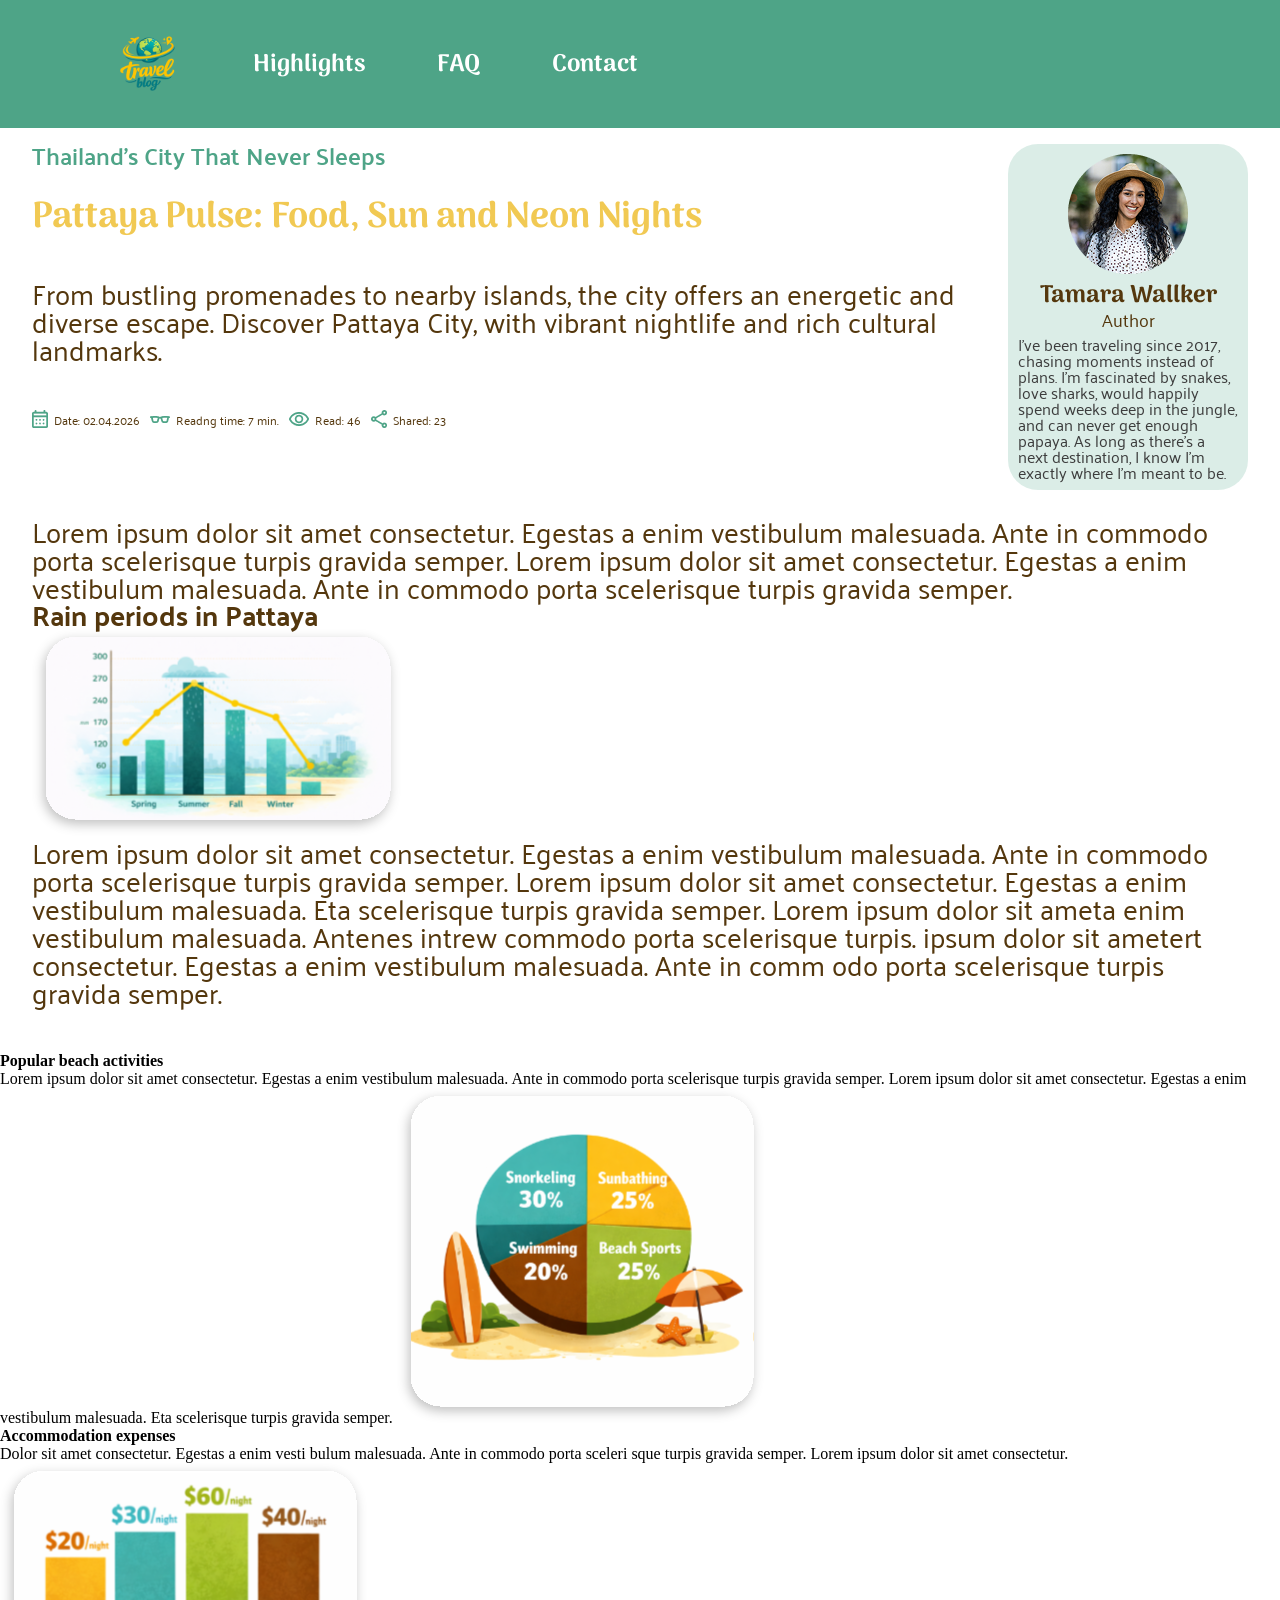
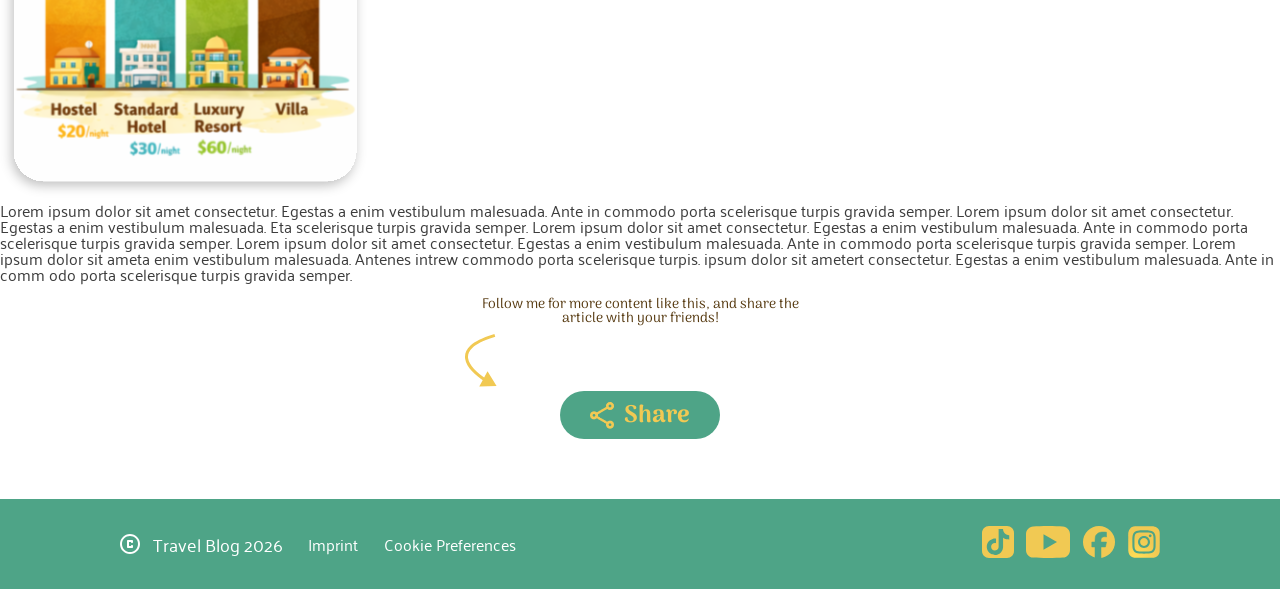
==== commit 115db536: "Merge branch 'Article-pagethree'" ====
--- a/article-three.html
+++ b/article-three.html
@@ -2,7 +2,7 @@
 <html lang="de">
 
 <head>
-    <link rel="stylesheet" href="./styles/article-three.css" />
+    <link rel="stylesheet" href="./styles/carousel.css" />
     <link rel="stylesheet" href="./styles/variables.css" />
     <link rel="stylesheet" href="./styles/fonts.css" />
     <link rel="stylesheet" href="./styles/article-two.css" />
@@ -36,8 +36,8 @@
         </div>
     </div>
     <main>
-        <section class="hero-section">
-                <div class="container">
+        <div class="container">
+            <section class="hero-section">
                 <div class="hero-content">
                     <h2 class="article-subtitle-font">
                         Thailand’s City That Never Sleeps
@@ -86,50 +86,46 @@
                         </p>
                     </div>
                 </div>
-            </div>
             </section>
+        </div>
+        <div class="container">
             <section class="article-graph1-section hero-intro-text">
-                <div class="container">
                 <div class="article-text-top">
-                    <p>Lorem ipsum dolor sit amet consectetur. Egestas a enim vestibulum malesuada. Ante in commodo
+                    <span>Lorem ipsum dolor sit amet consectetur. Egestas a enim vestibulum malesuada. Ante in commodo
                         porta scelerisque turpis gravida semper. Lorem ipsum dolor sit amet consectetur. Egestas a enim
-                        vestibulum malesuada. Ante in commodo porta scelerisque turpis gravida semper.</p>
+                        vestibulum malesuada. Ante in commodo porta scelerisque turpis gravida semper.</span>
                 </div>
                 <div class="hero-graph">
                     <h3>Rain periods in Pattaya</h2>
                         <img src="./assets/images/graph_ Rain periods.svg" alt="Rain perios in Pattaya Graphik" />
                 </div>
                 <div class="article-text-bottom">
-                    <p>Lorem ipsum dolor sit amet consectetur. Egestas a enim vestibulum malesuada. Ante in commodo
+                    <span>Lorem ipsum dolor sit amet consectetur. Egestas a enim vestibulum malesuada. Ante in commodo
                         porta scelerisque turpis gravida semper. Lorem ipsum dolor sit amet consectetur. Egestas a enim
                         vestibulum malesuada. Eta scelerisque turpis gravida semper. Lorem ipsum dolor sit ameta enim
                         vestibulum malesuada. Antenes intrew commodo porta scelerisque turpis. ipsum dolor sit ametert
                         consectetur. Egestas a enim vestibulum malesuada. Ante in comm odo porta scelerisque turpis
-                        gravida semper. </p>
+                        gravida semper. </span>
                 </div>
-                
-            </div>
             </section>
+        </div>
         <section article-graph2-section>
-            <div class="container">
             <div class="graph2-wrapper">
                 <div class="graph1">
                     <h3>Popular beach activities</h3>
-                    <p>Lorem ipsum dolor sit amet consectetur. Egestas a enim vestibulum malesuada. Ante in commodo
+                    <span>Lorem ipsum dolor sit amet consectetur. Egestas a enim vestibulum malesuada. Ante in commodo
                         porta scelerisque turpis gravida semper. Lorem ipsum dolor sit amet consectetur. Egestas a enim
-                        vestibulum malesuada. Eta scelerisque turpis gravida semper. </p>
+                        vestibulum malesuada. Eta scelerisque turpis gravida semper. </span>
                     <img src="./assets/images/graph2-art3.svg">
                 </div>
                 <div class="graph2">
                     <h3>Accommodation expenses</h3>
-                    <p>Dolor sit amet consectetur. Egestas a enim vesti bulum malesuada. Ante in commodo porta
-                    sceleri sque turpis gravida semper. Lorem ipsum dolor sit amet consectetur.
-                    </p>
+                    <span>Dolor sit amet consectetur. Egestas a enim vesti bulum malesuada. Ante in commodo porta
+                        sceleri sque turpis gravida semper. Lorem ipsum dolor sit amet consectetur.
+                    </span>
                     <img src="./assets/images/graph3-art3.svg">
                 </div>
-                
-            </div>
-            <div>
+                <div>
                     <p>Lorem ipsum dolor sit amet consectetur. Egestas a enim vestibulum malesuada. Ante in commodo
                         porta scelerisque turpis gravida semper. Lorem ipsum dolor sit amet consectetur. Egestas a enim
                         vestibulum malesuada. Eta scelerisque turpis gravida semper. Lorem ipsum dolor sit amet
@@ -142,8 +138,8 @@
                 </div>
             </div>
         </section>
-        <section class="share-box">
-                <div class="container">
+        <div class="container">
+            <section class="share-box">
                 <p class="share-text">
                     Follow me for more content like this, and share the article with
                     your friends!
@@ -156,8 +152,8 @@
                     </a>
                 </div>
         </div>
-    </div>
         </section>
+        </div>
     </main>
     <footer>
         <div id="footer-content">
--- a/styles/carousel.css
+++ b/styles/carousel.css
@@ -0,0 +1,444 @@
+* {
+  margin: 0;
+  padding: 0;
+  box-sizing: border-box;
+  scroll-behavior: smooth;
+  position: relative;
+  font-size: inherit;
+  color: inherit;
+}
+
+/* CONTENT BEGRENZUNG  */
+
+.container {
+  width: 100%;
+  max-width: 1440px;
+  margin: 0 auto;
+  padding: 24px 15px;
+  box-sizing: border-box;
+}
+
+/* HERO SECTION */
+
+.hero-section {
+  width: 100%;
+  display: flex;
+  justify-content: center;
+}
+
+h2.article-subtitle-font {
+  line-height: 1;
+  font-size: 16px;
+}
+
+.hero-content {
+  display: flex;
+  flex-direction: column;
+  gap: 6px;
+}
+
+.hero-intro-text {
+  width: 100%;
+  padding-top: 0.7rem;
+  padding-bottom: 1.5rem;
+  line-height: 1;
+}
+
+.article-title-font {
+  font-size: 50px;
+  line-height: 1.1;
+}
+
+.hero-meta {
+  width: 100%;
+  display: flex;
+  flex-wrap: wrap;
+  align-items: center;
+  gap: 8px;
+}
+
+.meta-item {
+  display: flex;
+  align-items: center;
+  gap: 6px;
+  font-family: palanquin;
+  color: var(--secondary-brown);
+  font-size: 14px;
+}
+
+.hero-author-box {
+  padding-top: 20px;
+  display: flex;
+  justify-content: center;
+}
+
+.author-card {
+  background-color: #4ea48733;
+  padding: 18px;
+  display: flex;
+  flex-direction: column;
+  align-items: center;
+  border-radius: 30px;
+  max-width: 345px;
+}
+
+.author-card img {
+  width: 120px;
+  height: 120px;
+  object-fit: cover;
+  display: block;
+  margin-bottom: 10px;
+}
+
+.author-card p {
+  max-width: 100%;
+  line-height: 1.2;
+}
+
+.author-card-role {
+  margin: 2px 0 8px;
+  font-size: 18px;
+  color: var(--secondary-brown);
+}
+
+.author-card-text {
+  color: var(--secondary-brown);
+}
+
+.author-card-name {
+  color: var(--secondary-brown);
+  font-size: clamp(1.2rem, 3dvw, 1.5rem);
+}
+
+.author-card h2 {
+  margin: 0;
+  line-height: 1;
+  font-family: "Arima";
+}
+
+/* CAROUSEL */
+
+.carousel-title {
+  padding-bottom: 30px;
+  text-align: center;
+}
+
+.slider_a {
+  position: relative;
+
+  width: 200px;
+  height: 293px;
+  border-radius: 20px;
+
+  display: flex;
+  justify-content: center;
+  align-items: flex-end;
+  margin: 0 auto;
+  overflow: hidden;
+}
+
+.slider_a input {
+  display: none;
+}
+
+.slider_a_wrapper {
+  width: 500%;
+  height: 100%;
+  position: absolute;
+  display: flex;
+  transition: all 1s ease-in-out;
+}
+
+.slider_a_element img {
+  width: 100%;
+  height: 100%;
+  object-fit: cover;
+  display: block;
+}
+
+.slider_a input[value="one"]:checked ~ .slider_a_wrapper {
+  transform: translateX(40%);
+}
+
+.slider_a input[value="two"]:checked ~ .slider_a_wrapper {
+  transform: translateX(20%);
+}
+
+.slider_a input[value="three"]:checked ~ .slider_a_wrapper {
+  transform: translateX(0%);
+}
+
+.slider_a input[value="four"]:checked ~ .slider_a_wrapper {
+  transform: translateX(-20%);
+}
+
+.slider_a input[value="five"]:checked ~ .slider_a_wrapper {
+  transform: translateX(-40%);
+}
+
+.slider_dots label {
+  width: 16px;
+  height: 16px;
+  border-radius: 50px;
+  background: #4ea4874d;
+  transition: all 0.3s ease;
+}
+
+.slider_dots {
+  position: absolute;
+  left: 50%;
+  bottom: 0;
+  transform: translateX(-50%);
+  display: flex;
+  align-items: center;
+  gap: 8px;
+}
+
+#slide1:checked ~ .slider_dots label[for="slide1"],
+#slide2:checked ~ .slider_dots label[for="slide2"],
+#slide3:checked ~ .slider_dots label[for="slide3"],
+#slide4:checked ~ .slider_dots label[for="slide4"],
+#slide5:checked ~ .slider_dots label[for="slide5"] {
+  width: 40px;
+  height: 22px;
+  background: #4ea487;
+}
+
+.carousel-article {
+  padding-top: 40px;
+}
+
+.article-list-one {
+  width: 100%;
+  line-height: 1;
+  padding: 15px;
+}
+
+.article-list-title {
+  padding-bottom: 30px;
+}
+
+li.list-item {
+  font-family: palanquin;
+  color: #3d3d3d;
+  font-size: 1rem;
+}
+
+/* PRO-TIPPS SECTION */
+
+.useful-link {
+  color: var(--primary-green);
+  font-weight: bold;
+  text-decoration: none;
+}
+
+.pro-tipps-list {
+  width: 100%;
+  line-height: 1.2;
+  font-family: palanquin;
+  color: #3d3d3d;
+  background-color: #4ea48733;
+  border-radius: 40px;
+  box-sizing: border-box;
+  padding: 20px 32px;
+}
+
+.pro-tipps-icon {
+  display: flex;
+  background-color: var(--primary-green);
+  border-radius: 10px;
+  width: 196px;
+  height: 60px;
+  justify-content: center;
+  align-items: center;
+  transform: rotate(-10deg);
+}
+
+.pro-tipps-icon p {
+  color: var(--primary-yellow);
+  font-family: palanquin;
+  font-weight: 700;
+  font-size: 28px;
+}
+
+/* SHARE SECTION */
+
+.share-btn {
+  display: inline-flex;
+  align-items: center;
+  justify-content: center;
+  gap: 10px;
+  padding: 12px 30px;
+  background: var(--primary-green);
+  color: var(--primary-yellow);
+  height: 48px;
+  text-decoration: none;
+  font-weight: 700;
+  font-size: 18px;
+  border-radius: 40px;
+}
+
+.share-icon {
+  width: 20px;
+  height: 20px;
+}
+
+.share-button {
+  display: flex;
+  justify-content: center;
+  align-items: center;
+  padding-bottom: 60px;
+}
+
+.share-btn span {
+  font-family: arima;
+  font-weight: 700;
+  font-size: 24px;
+}
+
+.share-box {
+  width: 300px;
+  margin: 0 auto;
+}
+
+.share-text {
+  color: var(--secondary-brown);
+  font-family: arima;
+  font-size: 14px;
+  font-weight: 500;
+  text-align: center;
+  padding-bottom: 8px;
+}
+
+/* MEDIA QUERIES */
+
+@media (min-width: 768px) {
+  .container {
+    padding: 16px 32px 0px 32px;
+  }
+  .hero-section .container {
+    display: flex;
+    justify-content: space-evenly;
+    align-items: flex-start;
+    gap: 32px;
+  }
+
+  .hero-content {
+    display: flex;
+    flex-direction: column;
+    gap: 30px;
+  }
+
+  .hero-author-box {
+    width: 240px;
+    flex-shrink: 0;
+    display: flex;
+    justify-content: flex-end;
+    padding: 0;
+  }
+
+  .author-card {
+    width: 100%;
+    max-width: 240px;
+    margin: 0;
+    padding: 10px;
+    box-sizing: border-box;
+  }
+
+  .author-card p {
+    line-height: 1;
+  }
+
+  .hero-meta {
+    gap: 10px;
+  }
+
+  .meta-item {
+    font-size: 12px;
+  }
+
+  h2.article-subtitle-font {
+    font-size: 25px;
+  }
+
+  .pro-tipps-icon {
+    width: 170px;
+    height: 56px;
+  }
+
+  .pro-tipps-list {
+    width: auto;
+  }
+
+  .pro-tipps-section {
+    padding-left: 30px;
+    padding-right: 30px;
+  }
+
+  .article-list-section {
+    padding-left: 30px;
+    padding-right: 30px;
+    font-size: 20px;
+  }
+
+  .share-box {
+    width: 350px;
+  }
+}
+
+@media (min-width: 1440px) {
+  .container {
+    padding: 64px 128px 0px 128px;
+  }
+
+  h2.article-subtitle-font {
+    font-size: 40px;
+    padding-bottom: 16px;
+  }
+
+  h1.article-title-font {
+    font-size: 64px;
+  }
+
+  p.hero-intro-text {
+    font-size: 32px;
+  }
+
+  .meta-item {
+    font-size: 16px;
+  }
+
+  .author-card {
+    width: 100%;
+    max-width: 420px;
+    margin: 0;
+    padding: 10px;
+    box-sizing: border-box;
+  }
+
+  .hero-content {
+    gap: 0;
+  }
+
+  li.list-item {
+    font-size: 24px;
+  }
+
+  .pro-tipps-list {
+    padding-left: 48px;
+    font-size: 24px;
+  }
+
+  .share-box {
+    width: 700px;
+  }
+  .share-text {
+    font-size: 24px;
+  }
+}
+
+@media (min-width: 605px) {
+  h2.article-subtitle-font {
+    font-size: 24px;
+  }
+}
--- a/styles/fonts.css
+++ b/styles/fonts.css
@@ -1,130 +1,122 @@
 /* arima-regular - latin */
 @font-face {
-    font-display: swap; /* Check https://developer.mozilla.org/en-US/docs/Web/CSS/@font-face/font-display for other options. */
-    font-family: "Arima";
-    font-style: normal;
-    font-weight: 400;
-    src: url("../assets/fonts/arima-v7-latin-regular.woff2") format("woff2"); /* Chrome 36+, Opera 23+, Firefox 39+, Safari 12+, iOS 10+ */
+  font-display: swap; /* Check https://developer.mozilla.org/en-US/docs/Web/CSS/@font-face/font-display for other options. */
+  font-family: "Arima";
+  font-style: normal;
+  font-weight: 400;
+  src: url("../assets/fonts/arima-v7-latin-regular.woff2") format("woff2"); /* Chrome 36+, Opera 23+, Firefox 39+, Safari 12+, iOS 10+ */
 }
 /* arima-700 - latin */
 @font-face {
-    font-display: swap; /* Check https://developer.mozilla.org/en-US/docs/Web/CSS/@font-face/font-display for other options. */
-    font-family: "Arima";
-    font-style: normal;
-    font-weight: 700;
-    src: url("../assets/fonts/arima-v7-latin-700.woff2") format("woff2"); /* Chrome 36+, Opera 23+, Firefox 39+, Safari 12+, iOS 10+ */
+  font-display: swap; /* Check https://developer.mozilla.org/en-US/docs/Web/CSS/@font-face/font-display for other options. */
+  font-family: "Arima";
+  font-style: normal;
+  font-weight: 700;
+  src: url("../assets/fonts/arima-v7-latin-700.woff2") format("woff2"); /* Chrome 36+, Opera 23+, Firefox 39+, Safari 12+, iOS 10+ */
 }
 
 /* palanquin-regular - latin */
 @font-face {
-    font-display: swap; /* Check https://developer.mozilla.org/en-US/docs/Web/CSS/@font-face/font-display for other options. */
-    font-family: "Palanquin";
-    font-style: normal;
-    font-weight: 400;
-    src: url("../assets/fonts/palanquin-v17-latin-regular.woff2")
-        format("woff2"); /* Chrome 36+, Opera 23+, Firefox 39+, Safari 12+, iOS 10+ */
+  font-display: swap; /* Check https://developer.mozilla.org/en-US/docs/Web/CSS/@font-face/font-display for other options. */
+  font-family: "Palanquin";
+  font-style: normal;
+  font-weight: 400;
+  src: url("../assets/fonts/palanquin-v17-latin-regular.woff2") format("woff2"); /* Chrome 36+, Opera 23+, Firefox 39+, Safari 12+, iOS 10+ */
 }
 /* palanquin-500 - latin */
 @font-face {
-    font-display: swap; /* Check https://developer.mozilla.org/en-US/docs/Web/CSS/@font-face/font-display for other options. */
-    font-family: "Palanquin";
-    font-style: normal;
-    font-weight: 500;
-    src: url("../assets/fonts/palanquin-v17-latin-500.woff2") format("woff2"); /* Chrome 36+, Opera 23+, Firefox 39+, Safari 12+, iOS 10+ */
+  font-display: swap; /* Check https://developer.mozilla.org/en-US/docs/Web/CSS/@font-face/font-display for other options. */
+  font-family: "Palanquin";
+  font-style: normal;
+  font-weight: 500;
+  src: url("../assets/fonts/palanquin-v17-latin-500.woff2") format("woff2"); /* Chrome 36+, Opera 23+, Firefox 39+, Safari 12+, iOS 10+ */
 }
 /* palanquin-600 - latin */
 @font-face {
-    font-display: swap; /* Check https://developer.mozilla.org/en-US/docs/Web/CSS/@font-face/font-display for other options. */
-    font-family: "Palanquin";
-    font-style: normal;
-    font-weight: 600;
-    src: url("../assets/fonts/palanquin-v17-latin-600.woff2") format("woff2"); /* Chrome 36+, Opera 23+, Firefox 39+, Safari 12+, iOS 10+ */
+  font-display: swap; /* Check https://developer.mozilla.org/en-US/docs/Web/CSS/@font-face/font-display for other options. */
+  font-family: "Palanquin";
+  font-style: normal;
+  font-weight: 600;
+  src: url("../assets/fonts/palanquin-v17-latin-600.woff2") format("woff2"); /* Chrome 36+, Opera 23+, Firefox 39+, Safari 12+, iOS 10+ */
 }
 /* palanquin-700 - latin */
 @font-face {
-    font-display: swap; /* Check https://developer.mozilla.org/en-US/docs/Web/CSS/@font-face/font-display for other options. */
-    font-family: "Palanquin";
-    font-style: normal;
-    font-weight: 700;
-    src: url("../assets/fonts/palanquin-v17-latin-700.woff2") format("woff2"); /* Chrome 36+, Opera 23+, Firefox 39+, Safari 12+, iOS 10+ */
+  font-display: swap; /* Check https://developer.mozilla.org/en-US/docs/Web/CSS/@font-face/font-display for other options. */
+  font-family: "Palanquin";
+  font-style: normal;
+  font-weight: 700;
+  src: url("../assets/fonts/palanquin-v17-latin-700.woff2") format("woff2"); /* Chrome 36+, Opera 23+, Firefox 39+, Safari 12+, iOS 10+ */
 }
 
 /* palanquin-dark-regular - latin */
 @font-face {
-    font-display: swap; /* Check https://developer.mozilla.org/en-US/docs/Web/CSS/@font-face/font-display for other options. */
-    font-family: "Palanquin Dark";
-    font-style: normal;
-    font-weight: 400;
-    src: url("../assets/fonts/palanquin-dark-v17-latin-regular.woff2")
-        format("woff2"); /* Chrome 36+, Opera 23+, Firefox 39+, Safari 12+, iOS 10+ */
+  font-display: swap; /* Check https://developer.mozilla.org/en-US/docs/Web/CSS/@font-face/font-display for other options. */
+  font-family: "Palanquin Dark";
+  font-style: normal;
+  font-weight: 400;
+  src: url("../assets/fonts/palanquin-dark-v17-latin-regular.woff2")
+    format("woff2"); /* Chrome 36+, Opera 23+, Firefox 39+, Safari 12+, iOS 10+ */
 }
 /* palanquin-dark-600 - latin */
 @font-face {
-    font-display: swap; /* Check https://developer.mozilla.org/en-US/docs/Web/CSS/@font-face/font-display for other options. */
-    font-family: "Palanquin Dark";
-    font-style: normal;
-    font-weight: 600;
-    src: url("../assets/fonts/palanquin-dark-v17-latin-600.woff2")
-        format("woff2"); /* Chrome 36+, Opera 23+, Firefox 39+, Safari 12+, iOS 10+ */
+  font-display: swap; /* Check https://developer.mozilla.org/en-US/docs/Web/CSS/@font-face/font-display for other options. */
+  font-family: "Palanquin Dark";
+  font-style: normal;
+  font-weight: 600;
+  src: url("../assets/fonts/palanquin-dark-v17-latin-600.woff2") format("woff2"); /* Chrome 36+, Opera 23+, Firefox 39+, Safari 12+, iOS 10+ */
 }
 
 html {
-    font-size: 16px;
+  font-size: 16px;
 
-    h1 {
-        font-family: Arima;
-        font-weight: 700;
-        font-size: clamp(1.5rem, 3dvw, 3.75rem);
-        color: var(--secondary-brown);
-    }
-
-    h2 {
-        font-family: Arima;
-        font-weight: 700;
-        font-size: clamp(2rem, 3dvw, 2.5rem);
-        color: var(--primary-green);
-    }
+  h2 {
+    font-family: Arima;
+    font-weight: 700;
+    font-size: clamp(2rem, 3dvw, 2.5rem);
+    color: var(--primary-green);
+  }
 }
 
 .article-title-font {
-    font-family: arima;
-    font-weight: 700;
-    color: var(--primary-yellow);
-    font-style: bold;
-    font-size: clamp(2.25rem, 1.5dvw, 4rem);
+  font-family: arima;
+  font-weight: 700;
+  color: var(--primary-yellow);
+  font-style: bold;
+  font-size: clamp(2.5rem, 1.5dvw, 4rem);
 }
 
 .article-subtitle-font {
-    font-family: palanquin;
-    font-weight: 600;
-    color: var(--primary-green);
+  font-family: palanquin;
+  font-weight: 600;
+  color: var(--primary-green);
+  font-size: clamp(1.25rem, 4dvw, 2.5rem);
 }
 
 .landing-subheading {
-    font-family: Arima;
-    font-weight: 700;
-    color: var(--primary-green);
-    font-size: clamp(2.5rem, 3dvw, 2.25rem);
+  font-family: Arima;
+  font-weight: 700;
+  color: var(--primary-green);
+  font-size: clamp(2.5rem, 3dvw, 2.25rem);
 }
 
 .hero-intro-text {
-    font-family: palanquin;
-    font-weight: 400;
-    color: var(--secondary-brown);
-    font-size: clamp(1rem, 3dvw, 1.75rem);
+  font-family: palanquin;
+  font-weight: 400;
+  color: var(--secondary-brown);
+  font-size: clamp(1rem, 3dvw, 1.75rem);
+}
+
+.carousel-title {
+  font-family: arima;
+  font-weight: 600;
+  color: var(--secondary-brown);
+  font-size: clamp(1.1rem, 3dvw, 1.5rem);
 }
 
 p {
-    font-family: palanquin;
-    font-weight: 400;
-    color: var(--secondary-brown);
-    font-size: clamp(0.75rem, 2dvw, 1.5rem);
-    line-height: 1;
+  font-family: palanquin;
+  font-weight: 400;
+  color: #3d3d3d;
+  font-size: clamp(1rem, 2dvw, 1rem);
+  line-height: 1;
 }
-
-.carousel-title {
-    font-family: arima;
-    font-weight: 600;
-    color: var(--secondary-brown);
-    font-size: clamp(1.1rem, 3dvw, 1.5rem);
-}
--- a/styles/style.css
+++ b/styles/style.css
@@ -80,15 +80,15 @@
   background-color: var(--primary-yellow);
   position: fixed;
   bottom: 0;
-  padding: 2dvw 1dvw;
+  padding: 5dvw 15dvw;
   justify-items: center;
   align-content: center;
 
   div {
-    width: 80%;
     display: flex;
     justify-content: space-between;
     align-items: center;
+    gap: 5dvw;
 
     img {
       height: 40px;
@@ -417,40 +417,37 @@
   background-color: var(--primary-green);
   align-content: center;
 
-  @media screen AND (max-width: 690px) {
-    height: 18dvh;
-  }
-
-  @media screen AND (max-width: 440px) {
+  @media screen AND (max-width: 660px) {
+    height: 12dvh;
     margin-bottom: 88px;
   }
 
   #footer-content {
-    width: fit-content%;
+    width: 100%;
     display: flex;
     justify-content: space-between;
     align-items: center;
-    padding: 1dvh max((calc(100% - 1440px) / 2), 120px);
+    padding: 2dvh max((calc(100% - 1440px) / 2), 120px);
+    gap: min(6dvw, 100px);
 
     @media screen AND (max-width: 850px) {
       padding: 2dvh 8dvw;
+    }
+
+    @media screen AND (max-width: 380px) {
+      padding: 2dvh 2dvw;
+      gap: 2dvw;
       align-items: flex-end;
     }
 
-    @media screen AND (max-width: 380px) {
-      padding: 1dvh 2dvw;
-      gap: 1dvw;
-    }
-
     #footer-text {
-      width: fit-content;
+      width: 100%;
       display: flex;
       justify-content: flex-start;
-      gap: 3dvw;
-
-      @media screen AND (max-width: 690px) {
+      gap: 2dvw;
+
+      @media screen AND (max-width: 660px) {
         flex-direction: column;
-        gap: 1dvw;
       }
 
       p {
@@ -459,7 +456,7 @@
         color: white;
         font-size: 1.125rem;
 
-        @media screen AND (max-width: 690px) {
+        @media screen AND (max-width: 660px) {
           font-size: 1rem;
         }
       }
@@ -481,23 +478,17 @@
         justify-content: flex-start;
         align-items: center;
         gap: 1dvw;
-
-        @media screen AND (max-width: 690px) {
+        @media screen AND (max-width: 660px) {
           order: 1;
         }
       }
     }
 
     #footer-icons {
-      width: fit-content;
       display: flex;
       justify-content: flex-end;
       align-items: center;
       gap: 1dvw;
-
-      img {
-        height: 32px;
-      }
 
       @media screen AND (max-width: 380px) {
         img {
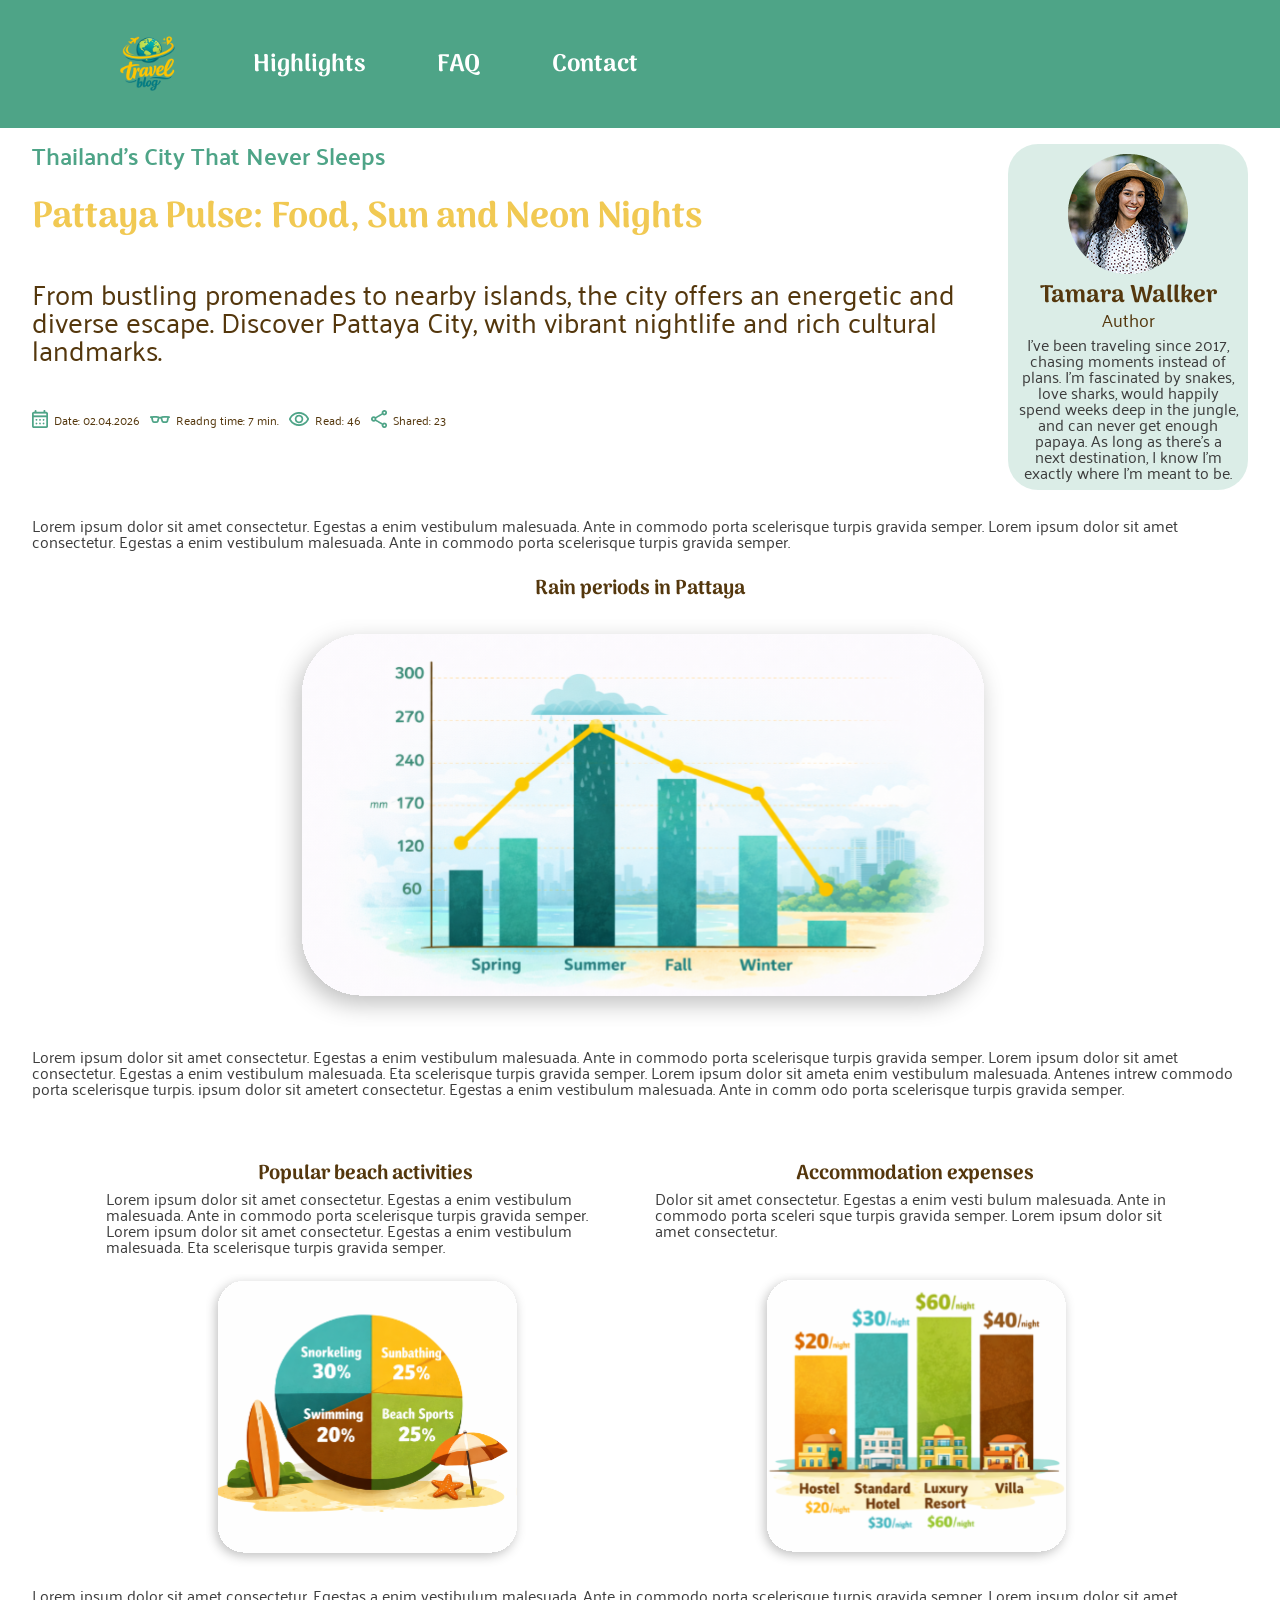
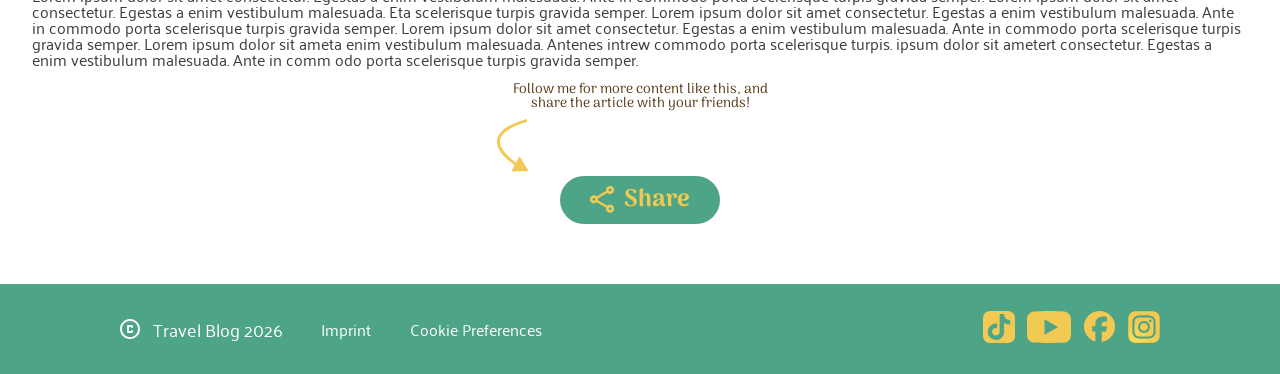
==== commit 6780c458: "Merge branch 'Article-Page-three' into Article-page-two" ====
--- a/article-three.html
+++ b/article-three.html
@@ -2,7 +2,7 @@
 <html lang="de">
 
 <head>
-    <link rel="stylesheet" href="./styles/carousel.css" />
+    <link rel="stylesheet" href="./styles/article-three.css" />
     <link rel="stylesheet" href="./styles/variables.css" />
     <link rel="stylesheet" href="./styles/fonts.css" />
     <link rel="stylesheet" href="./styles/article-two.css" />
@@ -36,8 +36,8 @@
         </div>
     </div>
     <main>
-        <div class="container">
-            <section class="hero-section">
+        <section class="hero-section">
+                <div class="container">
                 <div class="hero-content">
                     <h2 class="article-subtitle-font">
                         Thailand’s City That Never Sleeps
@@ -86,46 +86,50 @@
                         </p>
                     </div>
                 </div>
+            </div>
             </section>
-        </div>
-        <div class="container">
             <section class="article-graph1-section hero-intro-text">
+                <div class="container">
                 <div class="article-text-top">
-                    <span>Lorem ipsum dolor sit amet consectetur. Egestas a enim vestibulum malesuada. Ante in commodo
+                    <p>Lorem ipsum dolor sit amet consectetur. Egestas a enim vestibulum malesuada. Ante in commodo
                         porta scelerisque turpis gravida semper. Lorem ipsum dolor sit amet consectetur. Egestas a enim
-                        vestibulum malesuada. Ante in commodo porta scelerisque turpis gravida semper.</span>
+                        vestibulum malesuada. Ante in commodo porta scelerisque turpis gravida semper.</p>
                 </div>
                 <div class="hero-graph">
                     <h3>Rain periods in Pattaya</h2>
                         <img src="./assets/images/graph_ Rain periods.svg" alt="Rain perios in Pattaya Graphik" />
                 </div>
                 <div class="article-text-bottom">
-                    <span>Lorem ipsum dolor sit amet consectetur. Egestas a enim vestibulum malesuada. Ante in commodo
+                    <p>Lorem ipsum dolor sit amet consectetur. Egestas a enim vestibulum malesuada. Ante in commodo
                         porta scelerisque turpis gravida semper. Lorem ipsum dolor sit amet consectetur. Egestas a enim
                         vestibulum malesuada. Eta scelerisque turpis gravida semper. Lorem ipsum dolor sit ameta enim
                         vestibulum malesuada. Antenes intrew commodo porta scelerisque turpis. ipsum dolor sit ametert
                         consectetur. Egestas a enim vestibulum malesuada. Ante in comm odo porta scelerisque turpis
-                        gravida semper. </span>
+                        gravida semper. </p>
                 </div>
+                
+            </div>
             </section>
-        </div>
         <section article-graph2-section>
+            <div class="container">
             <div class="graph2-wrapper">
                 <div class="graph1">
                     <h3>Popular beach activities</h3>
-                    <span>Lorem ipsum dolor sit amet consectetur. Egestas a enim vestibulum malesuada. Ante in commodo
+                    <p>Lorem ipsum dolor sit amet consectetur. Egestas a enim vestibulum malesuada. Ante in commodo
                         porta scelerisque turpis gravida semper. Lorem ipsum dolor sit amet consectetur. Egestas a enim
-                        vestibulum malesuada. Eta scelerisque turpis gravida semper. </span>
+                        vestibulum malesuada. Eta scelerisque turpis gravida semper. </p>
                     <img src="./assets/images/graph2-art3.svg">
                 </div>
                 <div class="graph2">
                     <h3>Accommodation expenses</h3>
-                    <span>Dolor sit amet consectetur. Egestas a enim vesti bulum malesuada. Ante in commodo porta
-                        sceleri sque turpis gravida semper. Lorem ipsum dolor sit amet consectetur.
-                    </span>
+                    <p>Dolor sit amet consectetur. Egestas a enim vesti bulum malesuada. Ante in commodo porta
+                    sceleri sque turpis gravida semper. Lorem ipsum dolor sit amet consectetur.
+                    </p>
                     <img src="./assets/images/graph3-art3.svg">
                 </div>
-                <div>
+                
+            </div>
+            <div>
                     <p>Lorem ipsum dolor sit amet consectetur. Egestas a enim vestibulum malesuada. Ante in commodo
                         porta scelerisque turpis gravida semper. Lorem ipsum dolor sit amet consectetur. Egestas a enim
                         vestibulum malesuada. Eta scelerisque turpis gravida semper. Lorem ipsum dolor sit amet
@@ -138,8 +142,8 @@
                 </div>
             </div>
         </section>
-        <div class="container">
-            <section class="share-box">
+        <section class="share-box">
+                <div class="container">
                 <p class="share-text">
                     Follow me for more content like this, and share the article with
                     your friends!
@@ -152,8 +156,8 @@
                     </a>
                 </div>
         </div>
+    </div>
         </section>
-        </div>
     </main>
     <footer>
         <div id="footer-content">
--- a/styles/article-three.css
+++ b/styles/article-three.css
@@ -0,0 +1,223 @@
+* {
+  margin: 0;
+  padding: 0;
+  box-sizing: border-box;
+  scroll-behavior: smooth;
+  position: relative;
+  font-size: inherit;
+  color: inherit;
+}
+
+/* CONTENT BEGRENZUNG  */
+
+.container {
+  width: 100%;
+  max-width: 1440px;
+  margin: 0;
+  padding: 24px 15px;
+  box-sizing: border-box;
+}
+
+/* HERO SECTION */
+
+.hero-graph img,
+.graph1 img,
+.graph2 img {
+  width: 100%;
+  padding-bottom: 20px;
+}
+
+.hero-graph img {
+  display: flex;
+  justify-content: center;
+}
+
+.hero-graph h3 {
+  font-size: 20px;
+  font-family: arima;
+  font-weight: 600;
+  text-align: center;
+  padding-top: 30px;
+  padding-bottom: 20px;
+}
+
+.graph1 h3,
+.graph2 h3 {
+  text-align: center;
+  font-family: arima;
+  font-weight: 600;
+  font-size: 20px;
+  color: var(--secondary-brown);
+}
+
+.graph1 p,
+.graph2 p {
+  text-align: start;
+  padding-bottom: 20px;
+}
+
+h2.article-subtitle-font {
+  line-height: 1;
+  font-size: 16px;
+}
+
+.hero-wrapper {
+  display: flex;
+  flex-direction: column;
+  gap: 6px;
+}
+
+.hero-intro-text {
+  line-height: 1;
+}
+
+.article-title-font {
+  font-size: 35px;
+  line-height: 1;
+}
+
+.hero-meta {
+  width: 100%;
+  display: flex;
+  flex-wrap: wrap;
+  align-items: center;
+  gap: 8px;
+}
+
+.meta-item {
+  display: flex;
+  align-items: center;
+  gap: 6px;
+  font-size: 14px;
+}
+
+.hero-author-box {
+  padding-top: 20px;
+}
+
+.author-card {
+  background-color: #4ea48733;
+  padding: 18px;
+  text-align: center;
+  display: flex;
+  flex-direction: column;
+  align-items: center;
+  border-radius: 30px;
+  max-width: 345px;
+}
+
+.article-text-bottom {
+  padding-bottom: 0;
+}
+.author-card img {
+  width: 120px;
+  height: 120px;
+  object-fit: cover;
+  display: block;
+  margin-bottom: 10px;
+}
+
+.author-card p {
+  max-width: 100%;
+  line-height: 1.2;
+}
+
+.author-card-role {
+  margin: 2px 0 8px;
+}
+
+.author-card-name {
+  color: var(--secondary-brown);
+  font-size: clamp(1.2rem, 3dvw, 1.5rem);
+}
+
+.author-card h2 {
+  margin: 0;
+  line-height: 1;
+  font-family: "Arima";
+}
+
+/* ARTICLE AND GRAPHS */
+
+/* SHARE SECTION */
+
+.share-btn {
+  display: inline-flex;
+  align-items: center;
+  justify-content: center;
+  gap: 10px;
+  padding: 12px 30px;
+  background: var(--primary-green);
+  color: var(--primary-yellow);
+  height: 48px;
+  text-decoration: none;
+  font-weight: 700;
+  font-size: 18px;
+  border-radius: 40px;
+}
+
+.share-icon {
+  width: 20px;
+  height: 20px;
+}
+
+.share-button {
+  display: flex;
+  justify-content: center;
+  align-items: center;
+  padding-bottom: 60px;
+}
+
+.share-btn span {
+  font-family: arima;
+  font-weight: 700;
+  font-size: 24px;
+}
+
+.share-box {
+  width: 300px;
+  margin: 0 auto;
+}
+
+.share-text {
+  color: var(--secondary-brown);
+  font-family: arima;
+  font-size: 14px;
+  font-weight: 500;
+  text-align: center;
+  padding-bottom: 8px;
+}
+
+@media (min-width: 768px) {
+  .hero-graph img {
+    width: 60%;
+    margin: 0 auto;
+  }
+  .graph2-wrapper {
+    display: flex;
+    flex-direction: row;
+    justify-content: center;
+    align-items: flex-start;
+    gap: 30px;
+    width: 100%;
+  }
+
+  .graph2 p {
+    padding-bottom: 35px;
+  }
+
+  .graph1,
+  .graph2 {
+    width: 100%;
+    max-width: 519px;
+  }
+
+  .graph1 img,
+  .graph2 img {
+    display: block;
+    width: 100%;
+    max-width: 320px;
+    margin: 0 auto;
+    padding-bottom: 20px;
+  }
+}
--- a/styles/fonts.css
+++ b/styles/fonts.css
@@ -69,6 +69,13 @@
 html {
   font-size: 16px;
 
+  h1 {
+    font-family: Arima;
+    font-weight: 700;
+    font-size: clamp(1.5rem, 3dvw, 3.75rem);
+    color: var(--secondary-brown);
+  }
+
   h2 {
     font-family: Arima;
     font-weight: 700;
@@ -106,6 +113,14 @@
   font-size: clamp(1rem, 3dvw, 1.75rem);
 }
 
+p {
+  font-family: palanquin;
+  font-weight: 400;
+  color: var(--secondary-brown);
+  font-size: clamp(0.75rem, 2dvw, 1.5rem);
+  line-height: 1;
+}
+
 .carousel-title {
   font-family: arima;
   font-weight: 600;
--- a/styles/style.css
+++ b/styles/style.css
@@ -80,15 +80,15 @@
   background-color: var(--primary-yellow);
   position: fixed;
   bottom: 0;
-  padding: 5dvw 15dvw;
+  padding: 2dvw 1dvw;
   justify-items: center;
   align-content: center;
 
   div {
+    width: 80%;
     display: flex;
     justify-content: space-between;
     align-items: center;
-    gap: 5dvw;
 
     img {
       height: 40px;
@@ -417,37 +417,40 @@
   background-color: var(--primary-green);
   align-content: center;
 
-  @media screen AND (max-width: 660px) {
-    height: 12dvh;
+  @media screen AND (max-width: 690px) {
+    height: 18dvh;
+  }
+
+  @media screen AND (max-width: 440px) {
     margin-bottom: 88px;
   }
 
   #footer-content {
-    width: 100%;
+    width: fit-content%;
     display: flex;
     justify-content: space-between;
     align-items: center;
-    padding: 2dvh max((calc(100% - 1440px) / 2), 120px);
-    gap: min(6dvw, 100px);
+    padding: 1dvh max((calc(100% - 1440px) / 2), 120px);
 
     @media screen AND (max-width: 850px) {
       padding: 2dvh 8dvw;
+      align-items: flex-end;
     }
 
     @media screen AND (max-width: 380px) {
-      padding: 2dvh 2dvw;
-      gap: 2dvw;
-      align-items: flex-end;
+      padding: 1dvh 2dvw;
+      gap: 1dvw;
     }
 
     #footer-text {
-      width: 100%;
+      width: fit-content;
       display: flex;
       justify-content: flex-start;
-      gap: 2dvw;
-
-      @media screen AND (max-width: 660px) {
+      gap: 3dvw;
+
+      @media screen AND (max-width: 690px) {
         flex-direction: column;
+        gap: 1dvw;
       }
 
       p {
@@ -456,7 +459,7 @@
         color: white;
         font-size: 1.125rem;
 
-        @media screen AND (max-width: 660px) {
+        @media screen AND (max-width: 690px) {
           font-size: 1rem;
         }
       }
@@ -478,17 +481,23 @@
         justify-content: flex-start;
         align-items: center;
         gap: 1dvw;
-        @media screen AND (max-width: 660px) {
+
+        @media screen AND (max-width: 690px) {
           order: 1;
         }
       }
     }
 
     #footer-icons {
+      width: fit-content;
       display: flex;
       justify-content: flex-end;
       align-items: center;
       gap: 1dvw;
+
+      img {
+        height: 32px;
+      }
 
       @media screen AND (max-width: 380px) {
         img {
